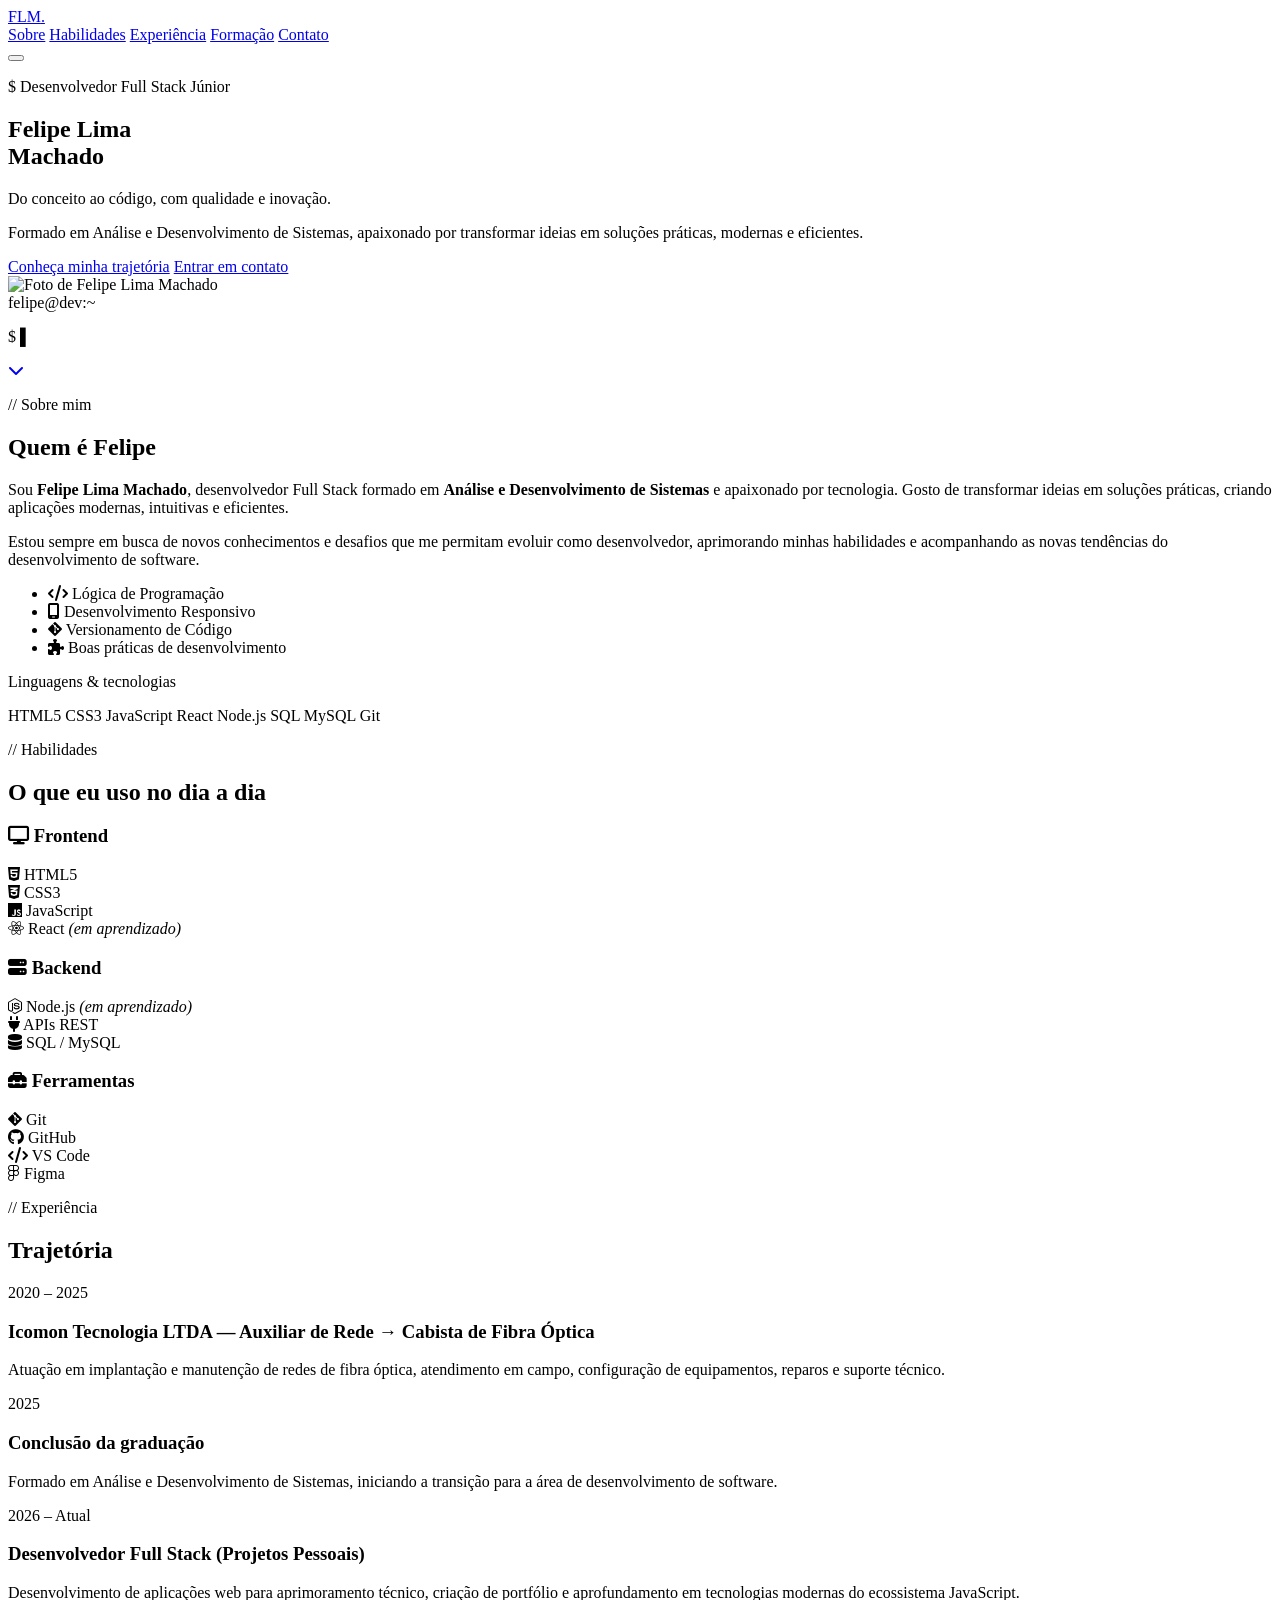
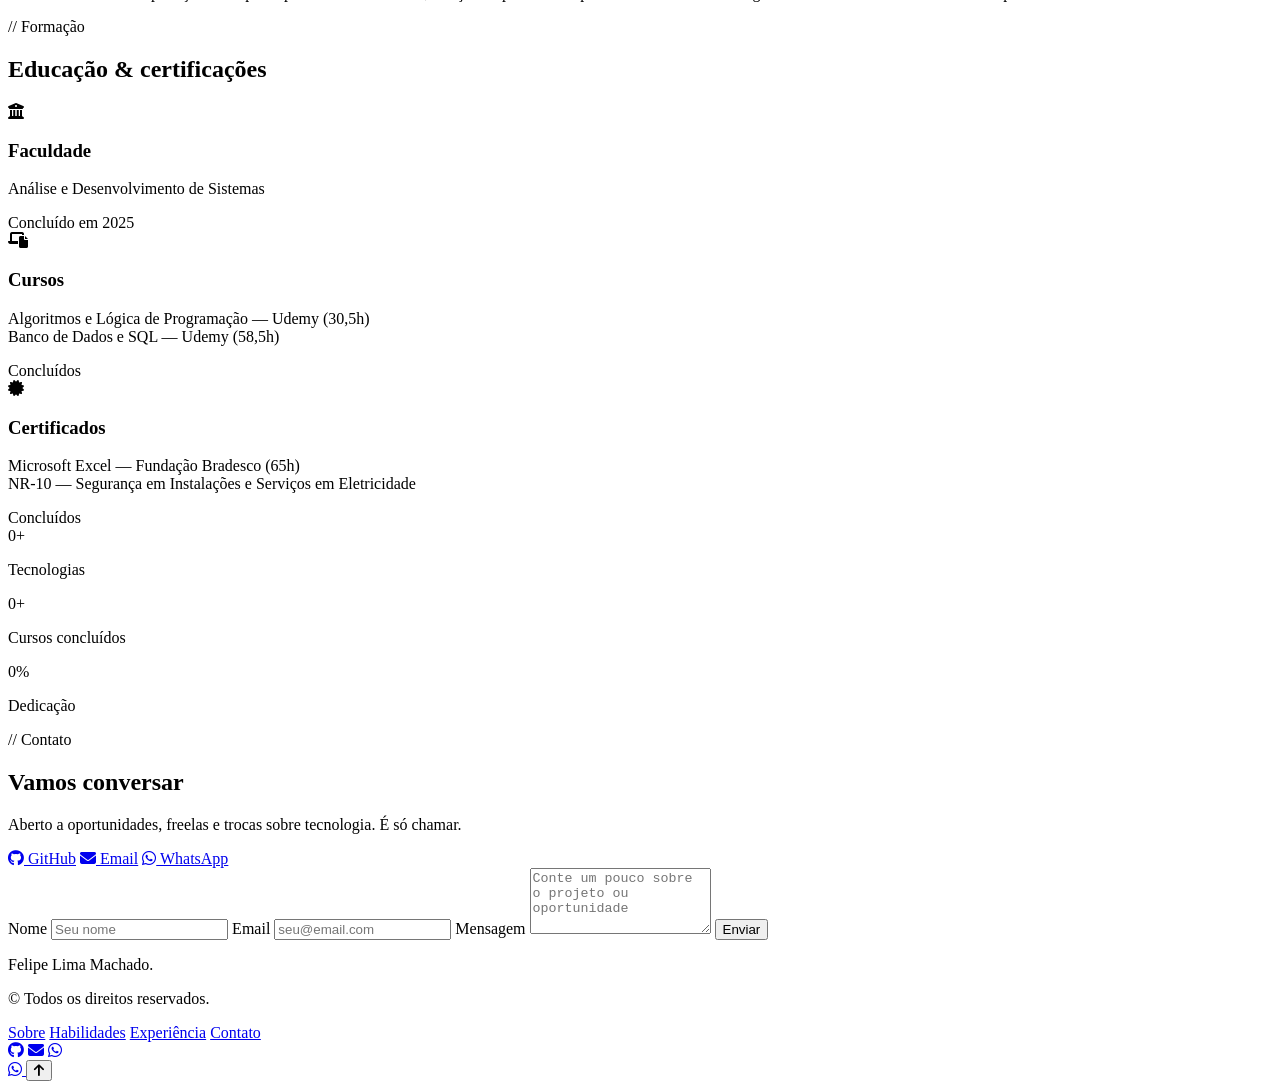
==== index.html @ 27f8186c "Add files via upload" ====
<!DOCTYPE html>
<html lang="pt-BR">
<head>
<meta charset="UTF-8" />
<meta name="viewport" content="width=device-width, initial-scale=1.0" />
<title>Felipe Lima Machado — Desenvolvedor Full Stack</title>
<meta name="description" content="Portfólio de Felipe Lima Machado, Desenvolvedor Full Stack Júnior. Do conceito ao código, com qualidade e inovação." />
<meta name="keywords" content="Felipe Lima Machado, Desenvolvedor Full Stack, Portfólio, JavaScript, React, Node.js, SQL, Análise e Desenvolvimento de Sistemas" />
<meta name="author" content="Felipe Lima Machado" />
<!-- Open Graph -->
<meta property="og:type" content="website" />
<meta property="og:title" content="Felipe Lima Machado — Desenvolvedor Full Stack" />
<meta property="og:description" content="Do conceito ao código, com qualidade e inovação." />
<meta property="og:image" content="profile.jpg" />
<!-- Favicon -->
<link rel="icon" href="data:image/svg+xml,%3Csvg xmlns='http://www.w3.org/2000/svg' viewBox='0 0 100 100'%3E%3Crect width='100' height='100' rx='24' fill='%230a0e17'/%3E%3Ctext x='50' y='68' font-family='monospace' font-size='58' font-weight='700' fill='%233B82F6' text-anchor='middle'%3EFLM%3C/text%3E%3C/svg%3E" />
<!-- Fonts -->
<link rel="preconnect" href="https://fonts.googleapis.com">
<link rel="preconnect" href="https://fonts.gstatic.com" crossorigin>
<link href="https://fonts.googleapis.com/css2?family=Space+Grotesk:wght@500;600;700&family=Inter:wght@400;500;600&family=JetBrains+Mono:wght@400;500;600&display=swap" rel="stylesheet">
<!-- Icons -->
<link rel="stylesheet" href="https://cdnjs.cloudflare.com/ajax/libs/font-awesome/6.5.1/css/all.min.css" />
<!-- Todos os arquivos deste site ficam na RAIZ do repositório. Não use pastas. -->
<link rel="stylesheet" href="main.css" />
</head>
<body>
<!-- ===== NAVBAR ===== -->
<header class="navbar" id="navbar">
<div class="navbar__inner container">
<a href="#home" class="navbar__logo">FLM<span class="dot">.</span></a>
<nav class="navbar__links" id="navLinks">
<a href="#sobre" class="nav-link">Sobre</a>
<a href="#habilidades" class="nav-link">Habilidades</a>
<a href="#experiencia" class="nav-link">Experiência</a>
<a href="#formacao" class="nav-link">Formação</a>
<a href="#contato" class="nav-link nav-link--cta">Contato</a>
</nav>
<button class="navbar__toggle" id="navToggle" aria-label="Abrir menu" aria-expanded="false">
<span></span><span></span><span></span>
</button>
</div>
</header>

<!-- ===== HERO ===== -->
<section class="hero" id="home">
<div class="hero__glow" aria-hidden="true"></div>
<div class="container hero__grid">
<div class="hero__content reveal">
<p class="eyebrow">$ Desenvolvedor Full Stack Júnior</p>
<h1 class="hero__title">Felipe Lima<br />Machado</h1>
<p class="hero__role">Do conceito ao código, com qualidade e inovação.</p>
<p class="hero__bio">
Formado em Análise e Desenvolvimento de Sistemas, apaixonado por transformar
ideias em soluções práticas, modernas e eficientes.
</p>
<div class="hero__actions">
<a href="#sobre" class="btn btn--primary">Conheça minha trajetória</a>
<a href="#contato" class="btn btn--ghost">Entrar em contato</a>
</div>
</div>
<div class="hero__panel reveal" style="--delay: .15s">
<div class="avatar-ring">
<img src="profile.jpg" alt="Foto de Felipe Lima Machado" class="avatar-photo" />
</div>
<div class="terminal">
<div class="terminal__bar">
<span class="dot dot--red"></span>
<span class="dot dot--yellow"></span>
<span class="dot dot--green"></span>
<span class="terminal__title">felipe@dev:~</span>
</div>
<div class="terminal__body">
<p class="term-line"><span class="prompt">$</span> <span id="typedLine"></span><span class="cursor">▌</span></p>
</div>
</div>
</div>
</div>
<a href="#sobre" class="scroll-cue" aria-label="Rolar para baixo"><i class="fa-solid fa-chevron-down"></i></a>
</section>

<!-- ===== SOBRE ===== -->
<section class="section" id="sobre">
<div class="container">
<p class="eyebrow reveal">// Sobre mim</p>
<h2 class="section__title reveal">Quem é Felipe</h2>
<div class="about__grid">
<div class="about__text reveal">
<p>
Sou <strong>Felipe Lima Machado</strong>, desenvolvedor Full Stack formado em
<strong>Análise e Desenvolvimento de Sistemas</strong> e apaixonado por tecnologia.
Gosto de transformar ideias em soluções práticas, criando aplicações modernas,
intuitivas e eficientes.
</p>
<p>
Estou sempre em busca de novos conhecimentos e desafios que me permitam evoluir
como desenvolvedor, aprimorando minhas habilidades e acompanhando as novas
tendências do desenvolvimento de software.
</p>
<ul class="about__highlights">
<li><i class="fa-solid fa-code"></i> Lógica de Programação</li>
<li><i class="fa-solid fa-mobile-screen"></i> Desenvolvimento Responsivo</li>
<li><i class="fa-brands fa-git-alt"></i> Versionamento de Código</li>
<li><i class="fa-solid fa-puzzle-piece"></i> Boas práticas de desenvolvimento</li>
</ul>
</div>
<div class="about__stack reveal" style="--delay:.1s">
<p class="about__stack-title">Linguagens &amp; tecnologias</p>
<div class="pill-group">
<span class="pill">HTML5</span>
<span class="pill">CSS3</span>
<span class="pill">JavaScript</span>
<span class="pill">React</span>
<span class="pill">Node.js</span>
<span class="pill">SQL</span>
<span class="pill">MySQL</span>
<span class="pill">Git</span>
</div>
</div>
</div>
</div>
</section>

<!-- ===== HABILIDADES ===== -->
<section class="section section--alt" id="habilidades">
<div class="container">
<p class="eyebrow reveal">// Habilidades</p>
<h2 class="section__title reveal">O que eu uso no dia a dia</h2>
<div class="skills__grid">
<div class="skill-card reveal">
<h3><i class="fa-solid fa-display"></i> Frontend</h3>
<div class="skill-bar"><span class="skill-bar__label"><i class="fa-brands fa-html5"></i> HTML5</span><div class="bar"><div class="bar__fill" data-value="90"></div></div></div>
<div class="skill-bar"><span class="skill-bar__label"><i class="fa-brands fa-css3-alt"></i> CSS3</span><div class="bar"><div class="bar__fill" data-value="85"></div></div></div>
<div class="skill-bar"><span class="skill-bar__label"><i class="fa-brands fa-js"></i> JavaScript</span><div class="bar"><div class="bar__fill" data-value="75"></div></div></div>
<div class="skill-bar"><span class="skill-bar__label"><i class="fa-brands fa-react"></i> React <em>(em aprendizado)</em></span><div class="bar"><div class="bar__fill" data-value="45"></div></div></div>
</div>
<div class="skill-card reveal" style="--delay:.1s">
<h3><i class="fa-solid fa-server"></i> Backend</h3>
<div class="skill-bar"><span class="skill-bar__label"><i class="fa-brands fa-node-js"></i> Node.js <em>(em aprendizado)</em></span><div class="bar"><div class="bar__fill" data-value="40"></div></div></div>
<div class="skill-bar"><span class="skill-bar__label"><i class="fa-solid fa-plug"></i> APIs REST</span><div class="bar"><div class="bar__fill" data-value="60"></div></div></div>
<div class="skill-bar"><span class="skill-bar__label"><i class="fa-solid fa-database"></i> SQL / MySQL</span><div class="bar"><div class="bar__fill" data-value="70"></div></div></div>
</div>
<div class="skill-card reveal" style="--delay:.2s">
<h3><i class="fa-solid fa-toolbox"></i> Ferramentas</h3>
<div class="skill-bar"><span class="skill-bar__label"><i class="fa-brands fa-git-alt"></i> Git</span><div class="bar"><div class="bar__fill" data-value="80"></div></div></div>
<div class="skill-bar"><span class="skill-bar__label"><i class="fa-brands fa-github"></i> GitHub</span><div class="bar"><div class="bar__fill" data-value="80"></div></div></div>
<div class="skill-bar"><span class="skill-bar__label"><i class="fa-solid fa-code"></i> VS Code</span><div class="bar"><div class="bar__fill" data-value="90"></div></div></div>
<div class="skill-bar"><span class="skill-bar__label"><i class="fa-brands fa-figma"></i> Figma</span><div class="bar"><div class="bar__fill" data-value="55"></div></div></div>
</div>
</div>
</div>
</section>

<!-- ===== PROJETOS (reative quando tiver projetos pra mostrar) =====
<section class="section" id="projetos">
<div class="container">
<p class="eyebrow reveal">// Portfólio</p>
<h2 class="section__title reveal">Projetos selecionados</h2>
<div class="projects__grid" id="projectsGrid"></div>
</div>
</section>
Lembre de adicionar o link "Projetos" de volta na navbar e no footer, e de descomentar
o array `projects` em main.js, quando reativar esta seção. -->

<!-- ===== EXPERIÊNCIA ===== -->
<section class="section section--alt" id="experiencia">
<div class="container">
<p class="eyebrow reveal">// Experiência</p>
<h2 class="section__title reveal">Trajetória</h2>
<div class="timeline">
<div class="timeline__item reveal">
<span class="timeline__year">2020 – 2025</span>
<div class="timeline__content">
<h3>Icomon Tecnologia LTDA — Auxiliar de Rede → Cabista de Fibra Óptica</h3>
<p>Atuação em implantação e manutenção de redes de fibra óptica, atendimento em campo, configuração de equipamentos, reparos e suporte técnico.</p>
</div>
</div>
<div class="timeline__item reveal" style="--delay:.1s">
<span class="timeline__year">2025</span>
<div class="timeline__content">
<h3>Conclusão da graduação</h3>
<p>Formado em Análise e Desenvolvimento de Sistemas, iniciando a transição para a área de desenvolvimento de software.</p>
</div>
</div>
<div class="timeline__item reveal" style="--delay:.2s">
<span class="timeline__year">2026 – Atual</span>
<div class="timeline__content">
<h3>Desenvolvedor Full Stack (Projetos Pessoais)</h3>
<p>Desenvolvimento de aplicações web para aprimoramento técnico, criação de portfólio e aprofundamento em tecnologias modernas do ecossistema JavaScript.</p>
</div>
</div>
</div>
</div>
</section>

<!-- ===== FORMAÇÃO ===== -->
<section class="section" id="formacao">
<div class="container">
<p class="eyebrow reveal">// Formação</p>
<h2 class="section__title reveal">Educação &amp; certificações</h2>
<div class="education__grid">
<div class="education-card reveal">
<i class="fa-solid fa-building-columns"></i>
<h3>Faculdade</h3>
<p>Análise e Desenvolvimento de Sistemas</p>
<span class="education-card__meta">Concluído em 2025</span>
</div>
<div class="education-card reveal" style="--delay:.1s">
<i class="fa-solid fa-laptop-file"></i>
<h3>Cursos</h3>
<p>Algoritmos e Lógica de Programação — Udemy (30,5h)<br />Banco de Dados e SQL — Udemy (58,5h)</p>
<span class="education-card__meta">Concluídos</span>
</div>
<div class="education-card reveal" style="--delay:.2s">
<i class="fa-solid fa-certificate"></i>
<h3>Certificados</h3>
<p>Microsoft Excel — Fundação Bradesco (65h)<br />NR-10 — Segurança em Instalações e Serviços em Eletricidade</p>
<span class="education-card__meta">Concluídos</span>
</div>
</div>
</div>
</section>

<!-- ===== ESTATÍSTICAS ===== -->
<section class="section stats" id="estatisticas">
<div class="container stats__grid">
<div class="stat reveal">
<span class="stat__number" data-target="8">0</span><span class="stat__plus">+</span>
<p>Tecnologias</p>
</div>
<div class="stat reveal" style="--delay:.1s">
<span class="stat__number" data-target="2">0</span><span class="stat__plus">+</span>
<p>Cursos concluídos</p>
</div>
<div class="stat reveal" style="--delay:.2s">
<span class="stat__number" data-target="100">0</span><span class="stat__plus">%</span>
<p>Dedicação</p>
</div>
</div>
</section>

<!-- ===== CONTATO ===== -->
<section class="section section--alt" id="contato">
<div class="container contact__grid">
<div class="reveal">
<p class="eyebrow">// Contato</p>
<h2 class="section__title">Vamos conversar</h2>
<p class="contact__text">Aberto a oportunidades, freelas e trocas sobre tecnologia. É só chamar.</p>
<div class="contact__links">
<a href="https://github.com/Theprofelipe" target="_blank" rel="noopener" class="contact__link"><i class="fa-brands fa-github"></i> GitHub</a>
<!-- <a href="https://linkedin.com/in/SEU_LINK" target="_blank" rel="noopener" class="contact__link"><i class="fa-brands fa-linkedin"></i> LinkedIn</a> -->
<a href="mailto:contato.femachado1@gmail.com" class="contact__link"><i class="fa-solid fa-envelope"></i> Email</a>
<a href="https://wa.me/5511989954030" target="_blank" rel="noopener" class="contact__link"><i class="fa-brands fa-whatsapp"></i> WhatsApp</a>
</div>
</div>
<form class="contact-form reveal" id="contactForm" style="--delay:.1s">
<label class="field">
<span>Nome</span>
<input type="text" name="name" required placeholder="Seu nome" />
</label>
<label class="field">
<span>Email</span>
<input type="email" name="email" required placeholder="seu@email.com" />
</label>
<label class="field">
<span>Mensagem</span>
<textarea name="message" rows="4" required placeholder="Conte um pouco sobre o projeto ou oportunidade"></textarea>
</label>
<button type="submit" class="btn btn--primary btn--block">Enviar</button>
<p class="form-status" id="formStatus" role="status"></p>
</form>
</div>
</section>

<!-- ===== FOOTER ===== -->
<footer class="footer">
<div class="container footer__grid">
<div>
<p class="footer__name">Felipe Lima Machado<span class="dot">.</span></p>
<p class="footer__copy">&copy; <span id="year"></span> Todos os direitos reservados.</p>
</div>
<nav class="footer__links">
<a href="#sobre">Sobre</a>
<a href="#habilidades">Habilidades</a>
<a href="#experiencia">Experiência</a>
<a href="#contato">Contato</a>
</nav>
<div class="footer__social">
<a href="https://github.com/Theprofelipe" target="_blank" rel="noopener" aria-label="GitHub"><i class="fa-brands fa-github"></i></a>
<a href="mailto:contato.femachado1@gmail.com" aria-label="Email"><i class="fa-solid fa-envelope"></i></a>
<a href="https://wa.me/5511989954030" target="_blank" rel="noopener" aria-label="WhatsApp"><i class="fa-brands fa-whatsapp"></i></a>
</div>
</div>
</footer>

<a href="https://wa.me/5511989954030" target="_blank" rel="noopener" class="whatsapp-float" aria-label="Conversar no WhatsApp">
<i class="fa-brands fa-whatsapp"></i>
</a>

<button class="back-to-top" id="backToTop" aria-label="Voltar ao topo">
<i class="fa-solid fa-arrow-up"></i>
</button>

<!-- Todos os arquivos deste site ficam na RAIZ do repositório. Não use pastas. -->
<script src="main.js" defer></script>
</body>
</html>
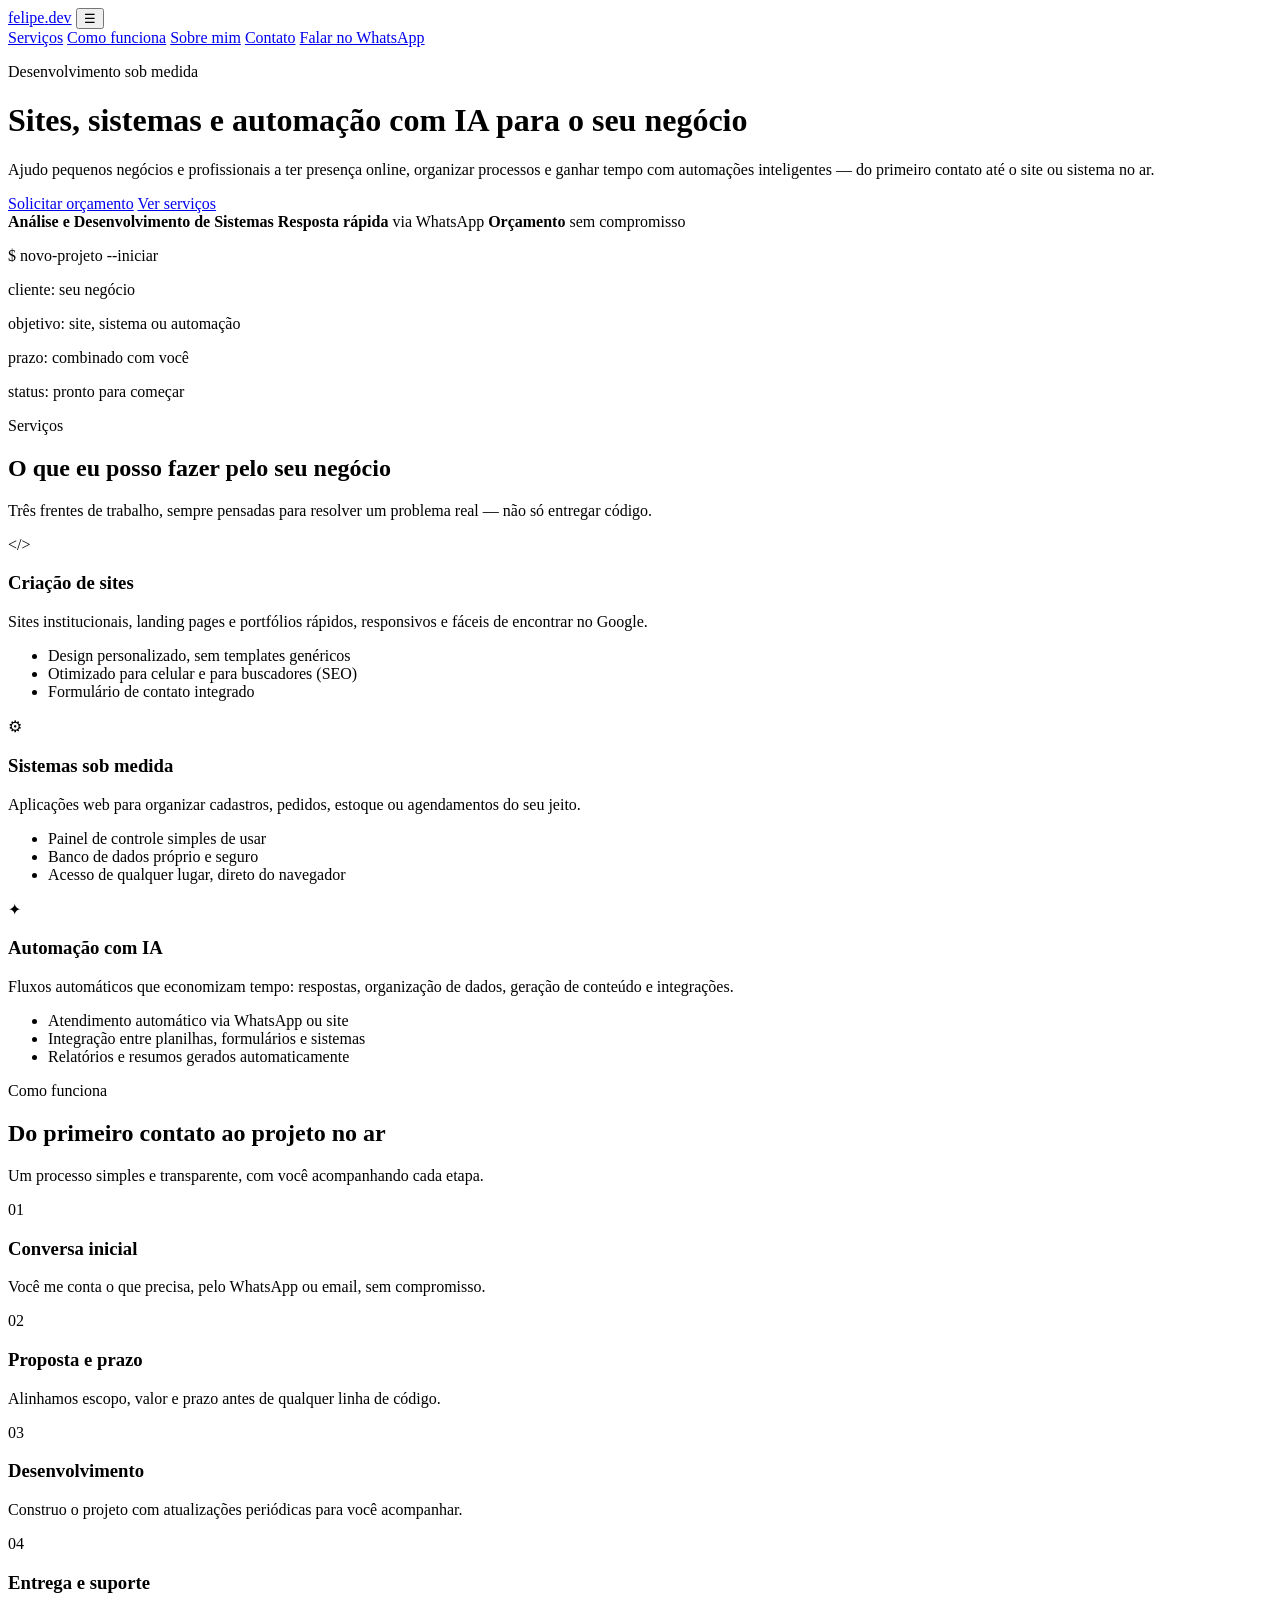
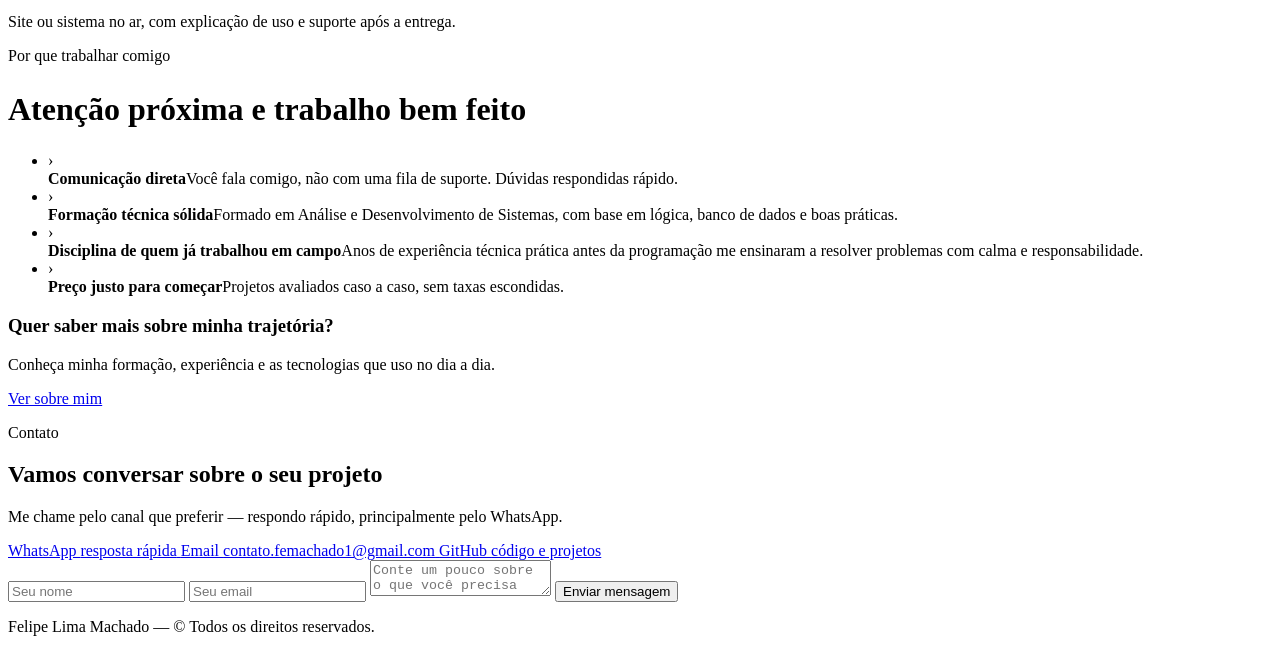
==== commit 3a7d0349: "Create index.html" ====
--- a/index.html
+++ b/index.html
@@ -1,306 +1,212 @@
 <!DOCTYPE html>
 <html lang="pt-BR">
 <head>
-<meta charset="UTF-8" />
-<meta name="viewport" content="width=device-width, initial-scale=1.0" />
-<title>Felipe Lima Machado — Desenvolvedor Full Stack</title>
-<meta name="description" content="Portfólio de Felipe Lima Machado, Desenvolvedor Full Stack Júnior. Do conceito ao código, com qualidade e inovação." />
-<meta name="keywords" content="Felipe Lima Machado, Desenvolvedor Full Stack, Portfólio, JavaScript, React, Node.js, SQL, Análise e Desenvolvimento de Sistemas" />
-<meta name="author" content="Felipe Lima Machado" />
-<!-- Open Graph -->
-<meta property="og:type" content="website" />
-<meta property="og:title" content="Felipe Lima Machado — Desenvolvedor Full Stack" />
-<meta property="og:description" content="Do conceito ao código, com qualidade e inovação." />
-<meta property="og:image" content="profile.jpg" />
-<!-- Favicon -->
-<link rel="icon" href="data:image/svg+xml,%3Csvg xmlns='http://www.w3.org/2000/svg' viewBox='0 0 100 100'%3E%3Crect width='100' height='100' rx='24' fill='%230a0e17'/%3E%3Ctext x='50' y='68' font-family='monospace' font-size='58' font-weight='700' fill='%233B82F6' text-anchor='middle'%3EFLM%3C/text%3E%3C/svg%3E" />
-<!-- Fonts -->
+<meta charset="UTF-8">
+<meta name="viewport" content="width=device-width, initial-scale=1.0">
+<title>Felipe Lima Machado — Sites, sistemas e automação com IA</title>
+<meta name="description" content="Desenvolvedor Full Stack criando sites, sistemas sob medida e automações com IA para pequenos negócios. Orçamento sem compromisso.">
 <link rel="preconnect" href="https://fonts.googleapis.com">
 <link rel="preconnect" href="https://fonts.gstatic.com" crossorigin>
-<link href="https://fonts.googleapis.com/css2?family=Space+Grotesk:wght@500;600;700&family=Inter:wght@400;500;600&family=JetBrains+Mono:wght@400;500;600&display=swap" rel="stylesheet">
-<!-- Icons -->
-<link rel="stylesheet" href="https://cdnjs.cloudflare.com/ajax/libs/font-awesome/6.5.1/css/all.min.css" />
-<!-- Todos os arquivos deste site ficam na RAIZ do repositório. Não use pastas. -->
-<link rel="stylesheet" href="main.css" />
+<link href="https://fonts.googleapis.com/css2?family=Space+Grotesk:wght@500;600;700&family=Inter:wght@400;500;600&family=JetBrains+Mono:wght@400;500&display=swap" rel="stylesheet">
+<link rel="stylesheet" href="main.css">
 </head>
 <body>
-<!-- ===== NAVBAR ===== -->
-<header class="navbar" id="navbar">
-<div class="navbar__inner container">
-<a href="#home" class="navbar__logo">FLM<span class="dot">.</span></a>
-<nav class="navbar__links" id="navLinks">
-<a href="#sobre" class="nav-link">Sobre</a>
-<a href="#habilidades" class="nav-link">Habilidades</a>
-<a href="#experiencia" class="nav-link">Experiência</a>
-<a href="#formacao" class="nav-link">Formação</a>
-<a href="#contato" class="nav-link nav-link--cta">Contato</a>
+
+<nav class="nav">
+  <div class="nav__inner">
+    <a href="index.html" class="nav__logo">felipe<span>.</span>dev</a>
+    <button class="nav__toggle" id="navToggle" aria-label="Abrir menu" aria-expanded="false">☰</button>
+    <div class="nav__links" id="navLinks">
+      <a href="#servicos">Serviços</a>
+      <a href="#processo">Como funciona</a>
+      <a href="sobre.html">Sobre mim</a>
+      <a href="#contato">Contato</a>
+      <a href="https://wa.me/5511989954030" class="is-cta" target="_blank" rel="noopener">Falar no WhatsApp</a>
+    </div>
+  </div>
 </nav>
-<button class="navbar__toggle" id="navToggle" aria-label="Abrir menu" aria-expanded="false">
-<span></span><span></span><span></span>
-</button>
-</div>
+
+<header class="hero" id="home">
+  <div class="container hero__grid">
+    <div>
+      <p class="eyebrow">Desenvolvimento sob medida</p>
+      <h1>Sites, sistemas e <span class="accent">automação com IA</span> para o seu negócio</h1>
+      <p class="hero__lede">
+        Ajudo pequenos negócios e profissionais a ter presença online, organizar processos e ganhar tempo
+        com automações inteligentes — do primeiro contato até o site ou sistema no ar.
+      </p>
+      <div class="hero__actions">
+        <a href="https://wa.me/5511989954030" class="btn btn--primary" target="_blank" rel="noopener">Solicitar orçamento</a>
+        <a href="#servicos" class="btn btn--ghost">Ver serviços</a>
+      </div>
+      <div class="hero__trust">
+        <span><strong>Análise e Desenvolvimento de Sistemas</strong></span>
+        <span><strong>Resposta rápida</strong> via WhatsApp</span>
+        <span><strong>Orçamento</strong> sem compromisso</span>
+      </div>
+    </div>
+
+    <div class="hero__panel" aria-hidden="true">
+      <div class="hero__panel-bar">
+        <span class="hero__panel-dot"></span><span class="hero__panel-dot"></span><span class="hero__panel-dot"></span>
+      </div>
+      <div class="hero__panel-body">
+        <p class="line"><span class="c">$</span> <span class="v">novo-projeto --iniciar</span></p>
+        <p class="line"><span class="k">cliente:</span> <span class="v">seu negócio</span></p>
+        <p class="line"><span class="k">objetivo:</span> <span class="v">site, sistema ou automação</span></p>
+        <p class="line"><span class="k">prazo:</span> <span class="v">combinado com você</span></p>
+        <p class="line"><span class="k">status:</span> <span class="v">pronto para começar</span></p>
+      </div>
+    </div>
+  </div>
 </header>
 
-<!-- ===== HERO ===== -->
-<section class="hero" id="home">
-<div class="hero__glow" aria-hidden="true"></div>
-<div class="container hero__grid">
-<div class="hero__content reveal">
-<p class="eyebrow">$ Desenvolvedor Full Stack Júnior</p>
-<h1 class="hero__title">Felipe Lima<br />Machado</h1>
-<p class="hero__role">Do conceito ao código, com qualidade e inovação.</p>
-<p class="hero__bio">
-Formado em Análise e Desenvolvimento de Sistemas, apaixonado por transformar
-ideias em soluções práticas, modernas e eficientes.
-</p>
-<div class="hero__actions">
-<a href="#sobre" class="btn btn--primary">Conheça minha trajetória</a>
-<a href="#contato" class="btn btn--ghost">Entrar em contato</a>
-</div>
-</div>
-<div class="hero__panel reveal" style="--delay: .15s">
-<div class="avatar-ring">
-<img src="profile.jpg" alt="Foto de Felipe Lima Machado" class="avatar-photo" />
-</div>
-<div class="terminal">
-<div class="terminal__bar">
-<span class="dot dot--red"></span>
-<span class="dot dot--yellow"></span>
-<span class="dot dot--green"></span>
-<span class="terminal__title">felipe@dev:~</span>
-</div>
-<div class="terminal__body">
-<p class="term-line"><span class="prompt">$</span> <span id="typedLine"></span><span class="cursor">▌</span></p>
-</div>
-</div>
-</div>
-</div>
-<a href="#sobre" class="scroll-cue" aria-label="Rolar para baixo"><i class="fa-solid fa-chevron-down"></i></a>
-</section>
-
-<!-- ===== SOBRE ===== -->
-<section class="section" id="sobre">
-<div class="container">
-<p class="eyebrow reveal">// Sobre mim</p>
-<h2 class="section__title reveal">Quem é Felipe</h2>
-<div class="about__grid">
-<div class="about__text reveal">
-<p>
-Sou <strong>Felipe Lima Machado</strong>, desenvolvedor Full Stack formado em
-<strong>Análise e Desenvolvimento de Sistemas</strong> e apaixonado por tecnologia.
-Gosto de transformar ideias em soluções práticas, criando aplicações modernas,
-intuitivas e eficientes.
-</p>
-<p>
-Estou sempre em busca de novos conhecimentos e desafios que me permitam evoluir
-como desenvolvedor, aprimorando minhas habilidades e acompanhando as novas
-tendências do desenvolvimento de software.
-</p>
-<ul class="about__highlights">
-<li><i class="fa-solid fa-code"></i> Lógica de Programação</li>
-<li><i class="fa-solid fa-mobile-screen"></i> Desenvolvimento Responsivo</li>
-<li><i class="fa-brands fa-git-alt"></i> Versionamento de Código</li>
-<li><i class="fa-solid fa-puzzle-piece"></i> Boas práticas de desenvolvimento</li>
-</ul>
-</div>
-<div class="about__stack reveal" style="--delay:.1s">
-<p class="about__stack-title">Linguagens &amp; tecnologias</p>
-<div class="pill-group">
-<span class="pill">HTML5</span>
-<span class="pill">CSS3</span>
-<span class="pill">JavaScript</span>
-<span class="pill">React</span>
-<span class="pill">Node.js</span>
-<span class="pill">SQL</span>
-<span class="pill">MySQL</span>
-<span class="pill">Git</span>
-</div>
-</div>
-</div>
-</div>
-</section>
-
-<!-- ===== HABILIDADES ===== -->
-<section class="section section--alt" id="habilidades">
-<div class="container">
-<p class="eyebrow reveal">// Habilidades</p>
-<h2 class="section__title reveal">O que eu uso no dia a dia</h2>
-<div class="skills__grid">
-<div class="skill-card reveal">
-<h3><i class="fa-solid fa-display"></i> Frontend</h3>
-<div class="skill-bar"><span class="skill-bar__label"><i class="fa-brands fa-html5"></i> HTML5</span><div class="bar"><div class="bar__fill" data-value="90"></div></div></div>
-<div class="skill-bar"><span class="skill-bar__label"><i class="fa-brands fa-css3-alt"></i> CSS3</span><div class="bar"><div class="bar__fill" data-value="85"></div></div></div>
-<div class="skill-bar"><span class="skill-bar__label"><i class="fa-brands fa-js"></i> JavaScript</span><div class="bar"><div class="bar__fill" data-value="75"></div></div></div>
-<div class="skill-bar"><span class="skill-bar__label"><i class="fa-brands fa-react"></i> React <em>(em aprendizado)</em></span><div class="bar"><div class="bar__fill" data-value="45"></div></div></div>
-</div>
-<div class="skill-card reveal" style="--delay:.1s">
-<h3><i class="fa-solid fa-server"></i> Backend</h3>
-<div class="skill-bar"><span class="skill-bar__label"><i class="fa-brands fa-node-js"></i> Node.js <em>(em aprendizado)</em></span><div class="bar"><div class="bar__fill" data-value="40"></div></div></div>
-<div class="skill-bar"><span class="skill-bar__label"><i class="fa-solid fa-plug"></i> APIs REST</span><div class="bar"><div class="bar__fill" data-value="60"></div></div></div>
-<div class="skill-bar"><span class="skill-bar__label"><i class="fa-solid fa-database"></i> SQL / MySQL</span><div class="bar"><div class="bar__fill" data-value="70"></div></div></div>
-</div>
-<div class="skill-card reveal" style="--delay:.2s">
-<h3><i class="fa-solid fa-toolbox"></i> Ferramentas</h3>
-<div class="skill-bar"><span class="skill-bar__label"><i class="fa-brands fa-git-alt"></i> Git</span><div class="bar"><div class="bar__fill" data-value="80"></div></div></div>
-<div class="skill-bar"><span class="skill-bar__label"><i class="fa-brands fa-github"></i> GitHub</span><div class="bar"><div class="bar__fill" data-value="80"></div></div></div>
-<div class="skill-bar"><span class="skill-bar__label"><i class="fa-solid fa-code"></i> VS Code</span><div class="bar"><div class="bar__fill" data-value="90"></div></div></div>
-<div class="skill-bar"><span class="skill-bar__label"><i class="fa-brands fa-figma"></i> Figma</span><div class="bar"><div class="bar__fill" data-value="55"></div></div></div>
-</div>
-</div>
-</div>
-</section>
-
-<!-- ===== PROJETOS (reative quando tiver projetos pra mostrar) =====
-<section class="section" id="projetos">
-<div class="container">
-<p class="eyebrow reveal">// Portfólio</p>
-<h2 class="section__title reveal">Projetos selecionados</h2>
-<div class="projects__grid" id="projectsGrid"></div>
-</div>
-</section>
-Lembre de adicionar o link "Projetos" de volta na navbar e no footer, e de descomentar
-o array `projects` em main.js, quando reativar esta seção. -->
-
-<!-- ===== EXPERIÊNCIA ===== -->
-<section class="section section--alt" id="experiencia">
-<div class="container">
-<p class="eyebrow reveal">// Experiência</p>
-<h2 class="section__title reveal">Trajetória</h2>
-<div class="timeline">
-<div class="timeline__item reveal">
-<span class="timeline__year">2020 – 2025</span>
-<div class="timeline__content">
-<h3>Icomon Tecnologia LTDA — Auxiliar de Rede → Cabista de Fibra Óptica</h3>
-<p>Atuação em implantação e manutenção de redes de fibra óptica, atendimento em campo, configuração de equipamentos, reparos e suporte técnico.</p>
-</div>
-</div>
-<div class="timeline__item reveal" style="--delay:.1s">
-<span class="timeline__year">2025</span>
-<div class="timeline__content">
-<h3>Conclusão da graduação</h3>
-<p>Formado em Análise e Desenvolvimento de Sistemas, iniciando a transição para a área de desenvolvimento de software.</p>
-</div>
-</div>
-<div class="timeline__item reveal" style="--delay:.2s">
-<span class="timeline__year">2026 – Atual</span>
-<div class="timeline__content">
-<h3>Desenvolvedor Full Stack (Projetos Pessoais)</h3>
-<p>Desenvolvimento de aplicações web para aprimoramento técnico, criação de portfólio e aprofundamento em tecnologias modernas do ecossistema JavaScript.</p>
-</div>
-</div>
-</div>
-</div>
-</section>
-
-<!-- ===== FORMAÇÃO ===== -->
-<section class="section" id="formacao">
-<div class="container">
-<p class="eyebrow reveal">// Formação</p>
-<h2 class="section__title reveal">Educação &amp; certificações</h2>
-<div class="education__grid">
-<div class="education-card reveal">
-<i class="fa-solid fa-building-columns"></i>
-<h3>Faculdade</h3>
-<p>Análise e Desenvolvimento de Sistemas</p>
-<span class="education-card__meta">Concluído em 2025</span>
-</div>
-<div class="education-card reveal" style="--delay:.1s">
-<i class="fa-solid fa-laptop-file"></i>
-<h3>Cursos</h3>
-<p>Algoritmos e Lógica de Programação — Udemy (30,5h)<br />Banco de Dados e SQL — Udemy (58,5h)</p>
-<span class="education-card__meta">Concluídos</span>
-</div>
-<div class="education-card reveal" style="--delay:.2s">
-<i class="fa-solid fa-certificate"></i>
-<h3>Certificados</h3>
-<p>Microsoft Excel — Fundação Bradesco (65h)<br />NR-10 — Segurança em Instalações e Serviços em Eletricidade</p>
-<span class="education-card__meta">Concluídos</span>
-</div>
-</div>
-</div>
-</section>
-
-<!-- ===== ESTATÍSTICAS ===== -->
-<section class="section stats" id="estatisticas">
-<div class="container stats__grid">
-<div class="stat reveal">
-<span class="stat__number" data-target="8">0</span><span class="stat__plus">+</span>
-<p>Tecnologias</p>
-</div>
-<div class="stat reveal" style="--delay:.1s">
-<span class="stat__number" data-target="2">0</span><span class="stat__plus">+</span>
-<p>Cursos concluídos</p>
-</div>
-<div class="stat reveal" style="--delay:.2s">
-<span class="stat__number" data-target="100">0</span><span class="stat__plus">%</span>
-<p>Dedicação</p>
-</div>
-</div>
-</section>
-
-<!-- ===== CONTATO ===== -->
-<section class="section section--alt" id="contato">
-<div class="container contact__grid">
-<div class="reveal">
-<p class="eyebrow">// Contato</p>
-<h2 class="section__title">Vamos conversar</h2>
-<p class="contact__text">Aberto a oportunidades, freelas e trocas sobre tecnologia. É só chamar.</p>
-<div class="contact__links">
-<a href="https://github.com/Theprofelipe" target="_blank" rel="noopener" class="contact__link"><i class="fa-brands fa-github"></i> GitHub</a>
-<!-- <a href="https://linkedin.com/in/SEU_LINK" target="_blank" rel="noopener" class="contact__link"><i class="fa-brands fa-linkedin"></i> LinkedIn</a> -->
-<a href="mailto:contato.femachado1@gmail.com" class="contact__link"><i class="fa-solid fa-envelope"></i> Email</a>
-<a href="https://wa.me/5511989954030" target="_blank" rel="noopener" class="contact__link"><i class="fa-brands fa-whatsapp"></i> WhatsApp</a>
-</div>
-</div>
-<form class="contact-form reveal" id="contactForm" style="--delay:.1s">
-<label class="field">
-<span>Nome</span>
-<input type="text" name="name" required placeholder="Seu nome" />
-</label>
-<label class="field">
-<span>Email</span>
-<input type="email" name="email" required placeholder="seu@email.com" />
-</label>
-<label class="field">
-<span>Mensagem</span>
-<textarea name="message" rows="4" required placeholder="Conte um pouco sobre o projeto ou oportunidade"></textarea>
-</label>
-<button type="submit" class="btn btn--primary btn--block">Enviar</button>
-<p class="form-status" id="formStatus" role="status"></p>
-</form>
-</div>
-</section>
-
-<!-- ===== FOOTER ===== -->
+<section class="section" id="servicos">
+  <div class="container">
+    <div class="section__head">
+      <p class="eyebrow">Serviços</p>
+      <h2>O que eu posso fazer pelo seu negócio</h2>
+      <p>Três frentes de trabalho, sempre pensadas para resolver um problema real — não só entregar código.</p>
+    </div>
+
+    <div class="services-grid">
+      <article class="service-card">
+        <div class="service-card__icon">&lt;/&gt;</div>
+        <h3>Criação de sites</h3>
+        <p>Sites institucionais, landing pages e portfólios rápidos, responsivos e fáceis de encontrar no Google.</p>
+        <ul>
+          <li>Design personalizado, sem templates genéricos</li>
+          <li>Otimizado para celular e para buscadores (SEO)</li>
+          <li>Formulário de contato integrado</li>
+        </ul>
+      </article>
+
+      <article class="service-card">
+        <div class="service-card__icon">⚙</div>
+        <h3>Sistemas sob medida</h3>
+        <p>Aplicações web para organizar cadastros, pedidos, estoque ou agendamentos do seu jeito.</p>
+        <ul>
+          <li>Painel de controle simples de usar</li>
+          <li>Banco de dados próprio e seguro</li>
+          <li>Acesso de qualquer lugar, direto do navegador</li>
+        </ul>
+      </article>
+
+      <article class="service-card">
+        <div class="service-card__icon">✦</div>
+        <h3>Automação com IA</h3>
+        <p>Fluxos automáticos que economizam tempo: respostas, organização de dados, geração de conteúdo e integrações.</p>
+        <ul>
+          <li>Atendimento automático via WhatsApp ou site</li>
+          <li>Integração entre planilhas, formulários e sistemas</li>
+          <li>Relatórios e resumos gerados automaticamente</li>
+        </ul>
+      </article>
+    </div>
+  </div>
+</section>
+
+<section class="section" id="processo">
+  <div class="container">
+    <div class="section__head">
+      <p class="eyebrow">Como funciona</p>
+      <h2>Do primeiro contato ao projeto no ar</h2>
+      <p>Um processo simples e transparente, com você acompanhando cada etapa.</p>
+    </div>
+
+    <div class="process-grid">
+      <div class="process-step">
+        <div class="process-step__num">01</div>
+        <h3>Conversa inicial</h3>
+        <p>Você me conta o que precisa, pelo WhatsApp ou email, sem compromisso.</p>
+      </div>
+      <div class="process-step">
+        <div class="process-step__num">02</div>
+        <h3>Proposta e prazo</h3>
+        <p>Alinhamos escopo, valor e prazo antes de qualquer linha de código.</p>
+      </div>
+      <div class="process-step">
+        <div class="process-step__num">03</div>
+        <h3>Desenvolvimento</h3>
+        <p>Construo o projeto com atualizações periódicas para você acompanhar.</p>
+      </div>
+      <div class="process-step">
+        <div class="process-step__num">04</div>
+        <h3>Entrega e suporte</h3>
+        <p>Site ou sistema no ar, com explicação de uso e suporte após a entrega.</p>
+      </div>
+    </div>
+  </div>
+</section>
+
+<section class="section" id="porque">
+  <div class="container why-grid">
+    <div>
+      <p class="eyebrow">Por que trabalhar comigo</p>
+      <h2 style="font-size: clamp(24px, 3vw, 32px); margin-bottom: 24px;">Atenção próxima e trabalho bem feito</h2>
+      <ul class="why-list">
+        <li>
+          <span class="why-list__mark">›</span>
+          <div><strong>Comunicação direta</strong><span>Você fala comigo, não com uma fila de suporte. Dúvidas respondidas rápido.</span></div>
+        </li>
+        <li>
+          <span class="why-list__mark">›</span>
+          <div><strong>Formação técnica sólida</strong><span>Formado em Análise e Desenvolvimento de Sistemas, com base em lógica, banco de dados e boas práticas.</span></div>
+        </li>
+        <li>
+          <span class="why-list__mark">›</span>
+          <div><strong>Disciplina de quem já trabalhou em campo</strong><span>Anos de experiência técnica prática antes da programação me ensinaram a resolver problemas com calma e responsabilidade.</span></div>
+        </li>
+        <li>
+          <span class="why-list__mark">›</span>
+          <div><strong>Preço justo para começar</strong><span>Projetos avaliados caso a caso, sem taxas escondidas.</span></div>
+        </li>
+      </ul>
+    </div>
+
+    <div class="why-cta">
+      <h3>Quer saber mais sobre minha trajetória?</h3>
+      <p>Conheça minha formação, experiência e as tecnologias que uso no dia a dia.</p>
+      <a href="sobre.html" class="btn btn--ghost">Ver sobre mim</a>
+    </div>
+  </div>
+</section>
+
+<section class="section" id="contato" style="border-bottom: none;">
+  <div class="container">
+    <div class="section__head">
+      <p class="eyebrow">Contato</p>
+      <h2>Vamos conversar sobre o seu projeto</h2>
+      <p>Me chame pelo canal que preferir — respondo rápido, principalmente pelo WhatsApp.</p>
+    </div>
+
+    <div class="contact-grid">
+      <div class="contact-links">
+        <a class="contact-link" href="https://wa.me/5511989954030" target="_blank" rel="noopener">
+          WhatsApp <span class="tag">resposta rápida</span>
+        </a>
+        <a class="contact-link" href="mailto:contato.femachado1@gmail.com">
+          Email <span class="tag">contato.femachado1@gmail.com</span>
+        </a>
+        <a class="contact-link" href="https://github.com/Theprofelipe" target="_blank" rel="noopener">
+          GitHub <span class="tag">código e projetos</span>
+        </a>
+      </div>
+
+      <form class="form" id="contactForm">
+        <input type="text" name="nome" placeholder="Seu nome" required>
+        <input type="email" name="email" placeholder="Seu email" required>
+        <textarea name="mensagem" placeholder="Conte um pouco sobre o que você precisa" required></textarea>
+        <button type="submit" class="btn btn--primary">Enviar mensagem</button>
+      </form>
+    </div>
+  </div>
+</section>
+
 <footer class="footer">
-<div class="container footer__grid">
-<div>
-<p class="footer__name">Felipe Lima Machado<span class="dot">.</span></p>
-<p class="footer__copy">&copy; <span id="year"></span> Todos os direitos reservados.</p>
-</div>
-<nav class="footer__links">
-<a href="#sobre">Sobre</a>
-<a href="#habilidades">Habilidades</a>
-<a href="#experiencia">Experiência</a>
-<a href="#contato">Contato</a>
-</nav>
-<div class="footer__social">
-<a href="https://github.com/Theprofelipe" target="_blank" rel="noopener" aria-label="GitHub"><i class="fa-brands fa-github"></i></a>
-<a href="mailto:contato.femachado1@gmail.com" aria-label="Email"><i class="fa-solid fa-envelope"></i></a>
-<a href="https://wa.me/5511989954030" target="_blank" rel="noopener" aria-label="WhatsApp"><i class="fa-brands fa-whatsapp"></i></a>
-</div>
-</div>
+  <p>Felipe Lima Machado — © <span id="year"></span> Todos os direitos reservados.</p>
 </footer>
 
-<a href="https://wa.me/5511989954030" target="_blank" rel="noopener" class="whatsapp-float" aria-label="Conversar no WhatsApp">
-<i class="fa-brands fa-whatsapp"></i>
-</a>
-
-<button class="back-to-top" id="backToTop" aria-label="Voltar ao topo">
-<i class="fa-solid fa-arrow-up"></i>
-</button>
-
-<!-- Todos os arquivos deste site ficam na RAIZ do repositório. Não use pastas. -->
-<script src="main.js" defer></script>
+<script src="main.js"></script>
 </body>
 </html>
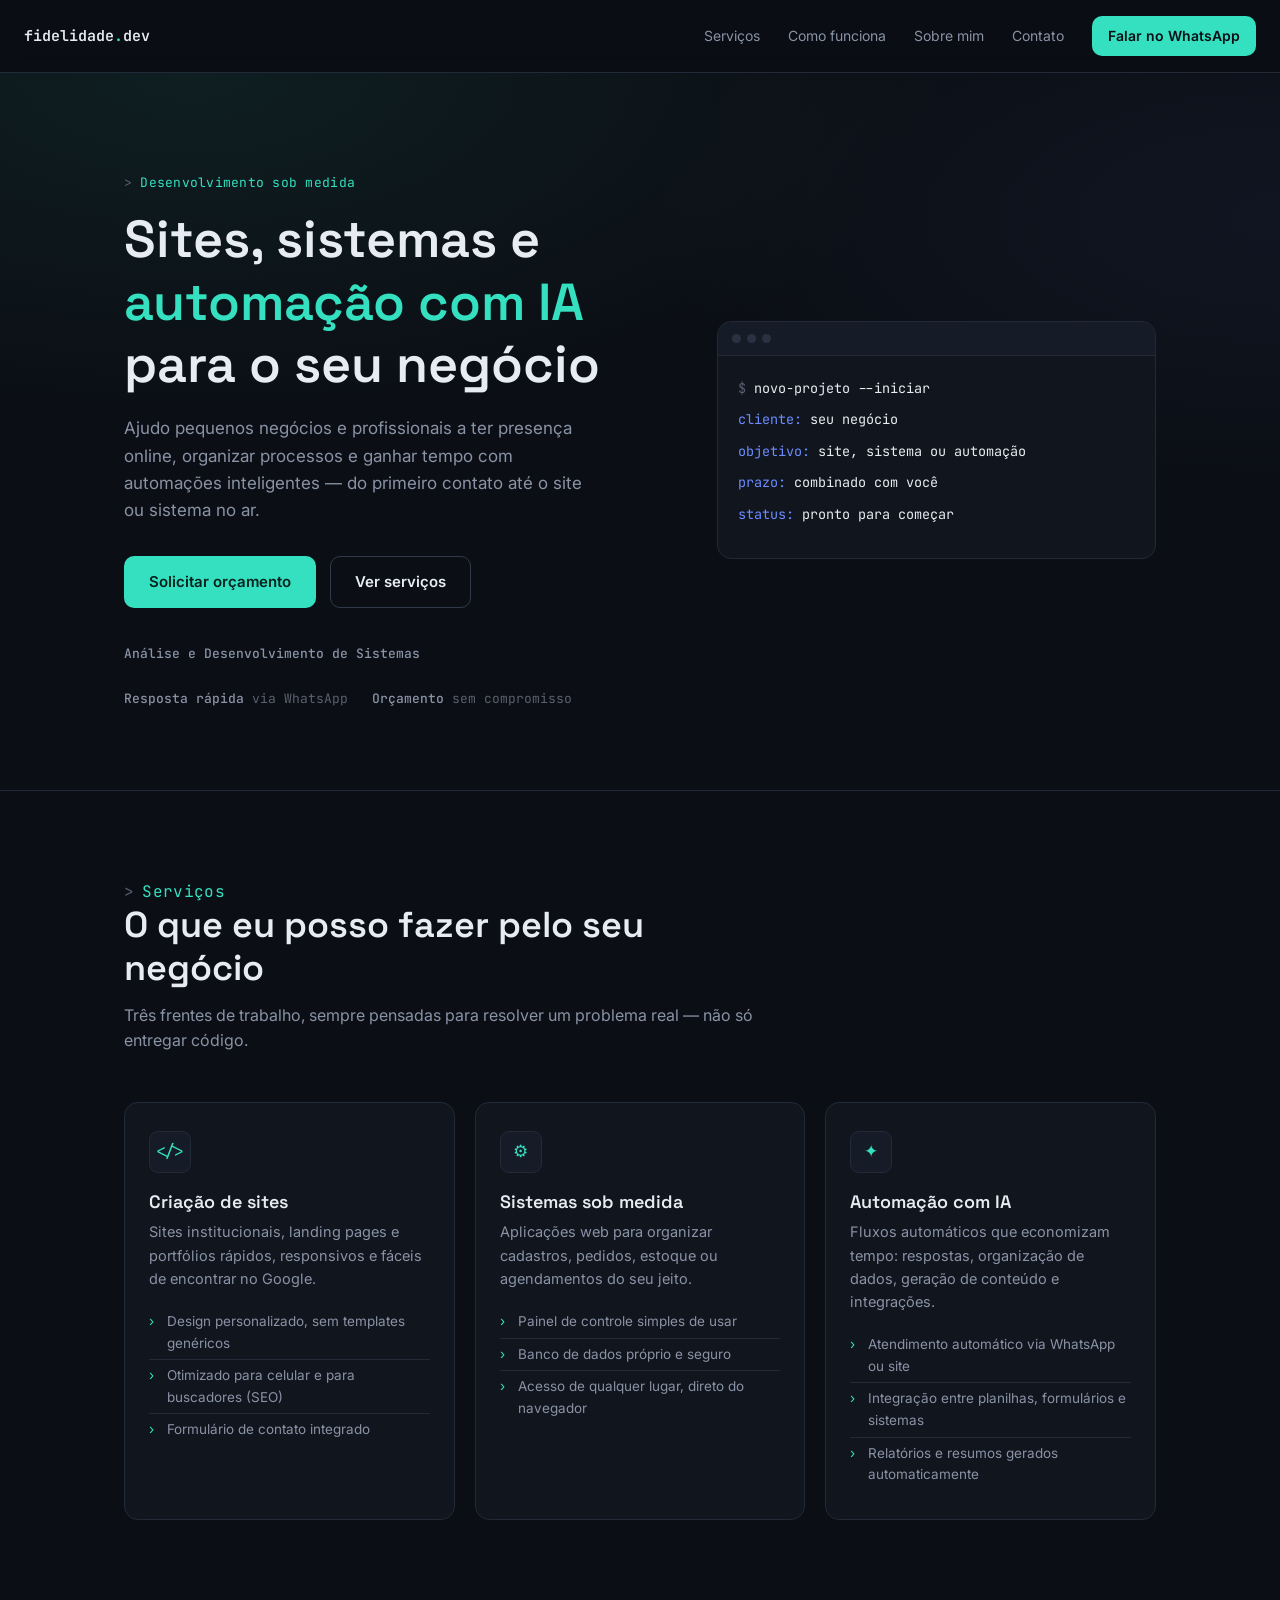
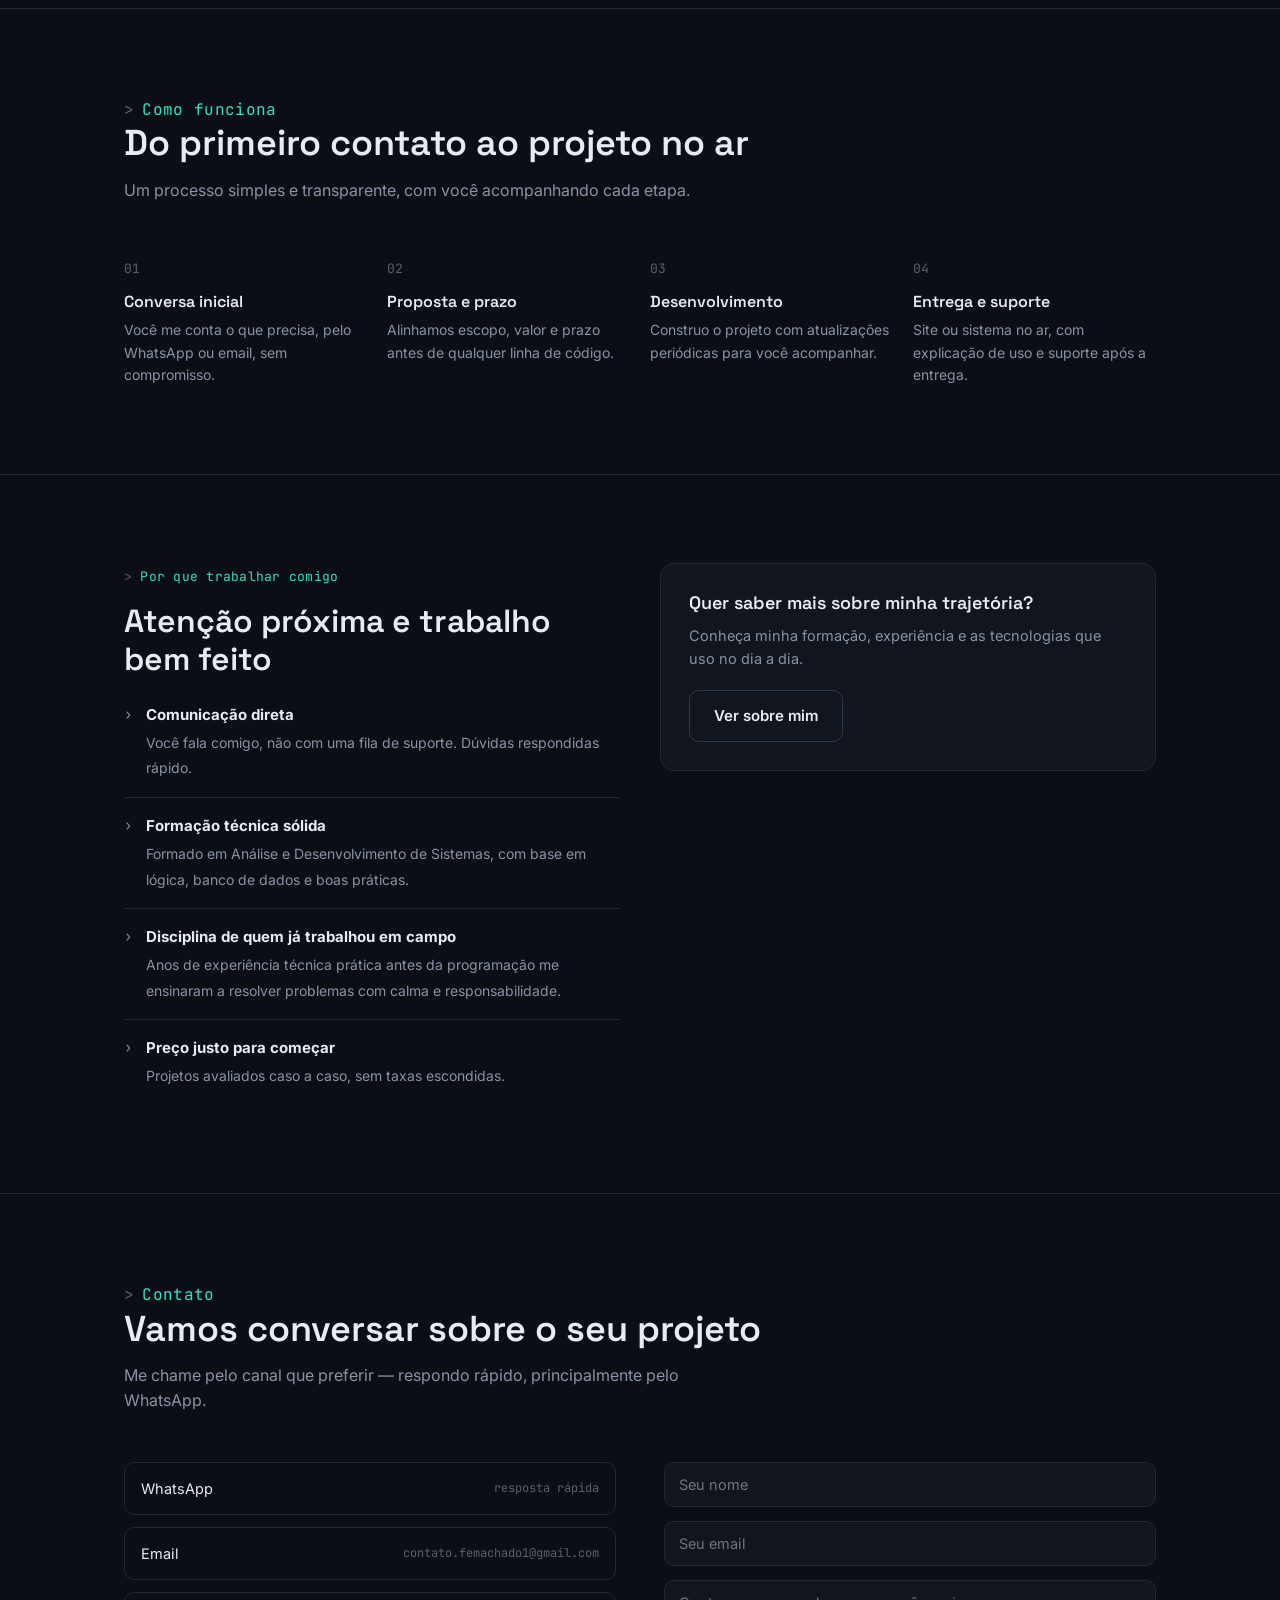
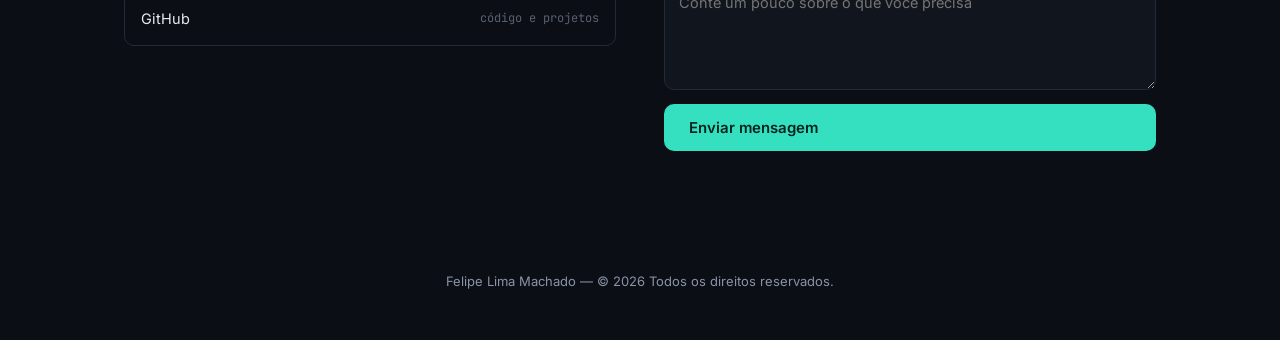
==== commit f022bda7: "Update index.html" ====
--- a/index.html
+++ b/index.html
@@ -4,7 +4,7 @@
 <meta charset="UTF-8">
 <meta name="viewport" content="width=device-width, initial-scale=1.0">
 <title>Felipe Lima Machado — Sites, sistemas e automação com IA</title>
-<meta name="description" content="Desenvolvedor Full Stack criando sites, sistemas sob medida e automações com IA para pequenos negócios. Orçamento sem compromisso.">
+<meta name="description" content="Desenvolvedor Junior criando sites, sistemas sob medida e automações com IA para pequenos negócios. Orçamento sem compromisso.">
 <link rel="preconnect" href="https://fonts.googleapis.com">
 <link rel="preconnect" href="https://fonts.gstatic.com" crossorigin>
 <link href="https://fonts.googleapis.com/css2?family=Space+Grotesk:wght@500;600;700&family=Inter:wght@400;500;600&family=JetBrains+Mono:wght@400;500&display=swap" rel="stylesheet">
@@ -14,7 +14,7 @@
 
 <nav class="nav">
   <div class="nav__inner">
-    <a href="index.html" class="nav__logo">felipe<span>.</span>dev</a>
+    <a href="index.html" class="nav__logo">fidelidade<span>.</span>dev</a>
     <button class="nav__toggle" id="navToggle" aria-label="Abrir menu" aria-expanded="false">☰</button>
     <div class="nav__links" id="navLinks">
       <a href="#servicos">Serviços</a>
--- a/main.css
+++ b/main.css
@@ -0,0 +1,685 @@
+/* ===================================================================
+   Felipe Lima Machado — main.css
+   Tema: base "terminal/dev" com tipografia legível para negócios
+   =================================================================== */
+
+:root {
+  --bg: #0b0e14;
+  --surface: #11151d;
+  --surface-alt: #161c27;
+  --border: #232a37;
+  --border-strong: #313a4a;
+
+  --text: #e7ebf2;
+  --text-muted: #8993a6;
+  --text-faint: #59616f;
+
+  --accent: #35e0c0;
+  --accent-dark: #0f6e5c;
+  --accent-2: #6c8cff;
+
+  --font-display: 'Space Grotesk', 'Segoe UI', sans-serif;
+  --font-body: 'Inter', 'Segoe UI', sans-serif;
+  --font-mono: 'JetBrains Mono', ui-monospace, 'Fira Code', monospace;
+
+  --radius: 10px;
+  --container: 1080px;
+}
+
+* { box-sizing: border-box; }
+
+html { scroll-behavior: smooth; }
+
+body {
+  margin: 0;
+  background: var(--bg);
+  color: var(--text);
+  font-family: var(--font-body);
+  line-height: 1.6;
+  -webkit-font-smoothing: antialiased;
+}
+
+img { max-width: 100%; display: block; }
+
+a { color: inherit; text-decoration: none; }
+
+h1, h2, h3 {
+  font-family: var(--font-display);
+  font-weight: 600;
+  line-height: 1.2;
+  margin: 0;
+}
+
+p { margin: 0 0 1rem; color: var(--text-muted); }
+
+.container {
+  max-width: var(--container);
+  margin: 0 auto;
+  padding: 0 24px;
+}
+
+.eyebrow {
+  display: inline-flex;
+  align-items: center;
+  gap: 8px;
+  font-family: var(--font-mono);
+  font-size: 13px;
+  color: var(--accent);
+  letter-spacing: 0.02em;
+  margin-bottom: 14px;
+}
+
+.eyebrow::before { content: '>'; color: var(--text-faint); }
+
+.section {
+  padding: 88px 0;
+  border-bottom: 1px solid var(--border);
+}
+
+.section__head {
+  max-width: 640px;
+  margin: 0 0 48px;
+}
+
+.section__head h2 {
+  font-size: clamp(26px, 3.4vw, 36px);
+  margin-bottom: 12px;
+}
+
+.section__head p { font-size: 16px; margin: 0; }
+
+/* ---------- buttons ---------- */
+
+.btn {
+  display: inline-flex;
+  align-items: center;
+  gap: 8px;
+  padding: 13px 24px;
+  border-radius: var(--radius);
+  font-family: var(--font-body);
+  font-weight: 600;
+  font-size: 15px;
+  border: 1px solid transparent;
+  cursor: pointer;
+  transition: transform 120ms ease, background 120ms ease, border-color 120ms ease;
+}
+
+.btn:hover { transform: translateY(-1px); }
+
+.btn--primary {
+  background: var(--accent);
+  color: #06231d;
+}
+.btn--primary:hover { background: #4fe9cc; }
+
+.btn--ghost {
+  background: transparent;
+  border-color: var(--border-strong);
+  color: var(--text);
+}
+.btn--ghost:hover { border-color: var(--accent); color: var(--accent); }
+
+/* ---------- navbar ---------- */
+
+.nav {
+  position: sticky;
+  top: 0;
+  z-index: 40;
+  background: rgba(11, 14, 20, 0.85);
+  backdrop-filter: blur(10px);
+  border-bottom: 1px solid var(--border);
+}
+
+.nav__inner {
+  display: flex;
+  align-items: center;
+  justify-content: space-between;
+  padding: 16px 24px;
+}
+
+.nav__logo {
+  font-family: var(--font-mono);
+  font-weight: 600;
+  font-size: 15px;
+  color: var(--text);
+}
+.nav__logo span { color: var(--accent); }
+
+.nav__links {
+  display: flex;
+  align-items: center;
+  gap: 28px;
+  font-size: 14px;
+  color: var(--text-muted);
+}
+
+.nav__links a:hover { color: var(--text); }
+
+.nav__links a.is-cta {
+  color: var(--bg);
+  background: var(--accent);
+  padding: 9px 16px;
+  border-radius: var(--radius);
+  font-weight: 600;
+}
+.nav__links a.is-cta:hover { background: #4fe9cc; color: var(--bg); }
+
+.nav__toggle {
+  display: none;
+  background: none;
+  border: 1px solid var(--border-strong);
+  border-radius: 6px;
+  color: var(--text);
+  width: 38px;
+  height: 38px;
+  font-size: 18px;
+  cursor: pointer;
+}
+
+@media (max-width: 760px) {
+  .nav__toggle { display: block; }
+  .nav__links {
+    position: absolute;
+    top: 100%;
+    left: 0;
+    right: 0;
+    flex-direction: column;
+    align-items: stretch;
+    gap: 0;
+    background: var(--surface);
+    border-bottom: 1px solid var(--border);
+    max-height: 0;
+    overflow: hidden;
+    transition: max-height 200ms ease;
+  }
+  .nav__links.is-open { max-height: 400px; }
+  .nav__links a {
+    padding: 14px 24px;
+    border-bottom: 1px solid var(--border);
+  }
+  .nav__links a.is-cta { margin: 12px 24px; text-align: center; }
+}
+
+/* ---------- hero ---------- */
+
+.hero {
+  padding: 96px 0 80px;
+  border-bottom: 1px solid var(--border);
+  background:
+    radial-gradient(ellipse 60% 50% at 15% 0%, rgba(53, 224, 192, 0.08), transparent),
+    radial-gradient(ellipse 50% 40% at 100% 20%, rgba(108, 140, 255, 0.06), transparent);
+}
+
+.hero__grid {
+  display: grid;
+  grid-template-columns: 1.1fr 0.9fr;
+  gap: 56px;
+  align-items: center;
+}
+
+.hero h1 {
+  font-size: clamp(32px, 4.6vw, 52px);
+  margin-bottom: 20px;
+}
+
+.hero h1 .accent { color: var(--accent); }
+
+.hero__lede {
+  font-size: 17px;
+  max-width: 480px;
+  margin-bottom: 32px;
+}
+
+.hero__actions {
+  display: flex;
+  gap: 14px;
+  flex-wrap: wrap;
+  margin-bottom: 36px;
+}
+
+.hero__trust {
+  display: flex;
+  gap: 24px;
+  flex-wrap: wrap;
+  font-family: var(--font-mono);
+  font-size: 13px;
+  color: var(--text-faint);
+}
+
+.hero__trust strong { color: var(--text-muted); font-weight: 500; }
+
+.hero__panel {
+  background: var(--surface);
+  border: 1px solid var(--border);
+  border-radius: 14px;
+  overflow: hidden;
+}
+
+.hero__panel-bar {
+  display: flex;
+  gap: 6px;
+  padding: 12px 14px;
+  border-bottom: 1px solid var(--border);
+  background: var(--surface-alt);
+}
+
+.hero__panel-dot { width: 9px; height: 9px; border-radius: 50%; background: #2b3140; }
+
+.hero__panel-body {
+  padding: 22px 20px;
+  font-family: var(--font-mono);
+  font-size: 13.5px;
+  color: var(--text-muted);
+}
+
+.hero__panel-body .line { margin-bottom: 10px; }
+.hero__panel-body .k { color: var(--accent-2); }
+.hero__panel-body .v { color: var(--text); }
+.hero__panel-body .c { color: var(--text-faint); }
+
+@media (max-width: 860px) {
+  .hero__grid { grid-template-columns: 1fr; }
+  .hero__panel { order: -1; }
+}
+
+/* ---------- services ---------- */
+
+.services-grid {
+  display: grid;
+  grid-template-columns: repeat(3, 1fr);
+  gap: 20px;
+}
+
+.service-card {
+  background: var(--surface);
+  border: 1px solid var(--border);
+  border-radius: 14px;
+  padding: 28px 24px;
+  transition: border-color 150ms ease, transform 150ms ease;
+}
+
+.service-card:hover {
+  border-color: var(--border-strong);
+  transform: translateY(-3px);
+}
+
+.service-card__icon {
+  width: 42px;
+  height: 42px;
+  border-radius: 9px;
+  background: var(--surface-alt);
+  border: 1px solid var(--border);
+  display: flex;
+  align-items: center;
+  justify-content: center;
+  margin-bottom: 18px;
+  color: var(--accent);
+  font-family: var(--font-mono);
+  font-size: 17px;
+}
+
+.service-card h3 {
+  font-size: 18px;
+  margin-bottom: 8px;
+}
+
+.service-card p { font-size: 14.5px; margin-bottom: 16px; }
+
+.service-card ul {
+  list-style: none;
+  margin: 0;
+  padding: 0;
+  font-size: 13.5px;
+  color: var(--text-muted);
+}
+
+.service-card li {
+  padding: 5px 0 5px 18px;
+  position: relative;
+  border-top: 1px solid var(--border);
+}
+.service-card li:first-child { border-top: none; }
+
+.service-card li::before {
+  content: '›';
+  position: absolute;
+  left: 0;
+  color: var(--accent);
+}
+
+@media (max-width: 860px) {
+  .services-grid { grid-template-columns: 1fr; }
+}
+
+/* ---------- process ---------- */
+
+.process-grid {
+  display: grid;
+  grid-template-columns: repeat(4, 1fr);
+  gap: 20px;
+}
+
+.process-step {
+  position: relative;
+  padding-top: 8px;
+}
+
+.process-step__num {
+  font-family: var(--font-mono);
+  font-size: 13px;
+  color: var(--text-faint);
+  margin-bottom: 12px;
+}
+
+.process-step h3 { font-size: 16px; margin-bottom: 8px; }
+.process-step p { font-size: 14px; margin: 0; }
+
+@media (max-width: 860px) {
+  .process-grid { grid-template-columns: 1fr 1fr; row-gap: 32px; }
+}
+@media (max-width: 520px) {
+  .process-grid { grid-template-columns: 1fr; }
+}
+
+/* ---------- why / trust ---------- */
+
+.why-grid {
+  display: grid;
+  grid-template-columns: 1fr 1fr;
+  gap: 40px;
+  align-items: start;
+}
+
+.why-list {
+  list-style: none;
+  margin: 0;
+  padding: 0;
+}
+
+.why-list li {
+  display: flex;
+  gap: 14px;
+  padding: 16px 0;
+  border-top: 1px solid var(--border);
+}
+.why-list li:first-child { border-top: none; padding-top: 0; }
+
+.why-list__mark {
+  font-family: var(--font-mono);
+  color: var(--accent);
+  flex-shrink: 0;
+}
+
+.why-list strong { display: block; color: var(--text); font-size: 15px; margin-bottom: 3px; }
+.why-list span { color: var(--text-muted); font-size: 14px; }
+
+.why-cta {
+  background: var(--surface);
+  border: 1px solid var(--border);
+  border-radius: 14px;
+  padding: 28px;
+}
+
+.why-cta h3 { font-size: 18px; margin-bottom: 10px; }
+.why-cta p { font-size: 14.5px; margin-bottom: 20px; }
+
+@media (max-width: 860px) {
+  .why-grid { grid-template-columns: 1fr; }
+}
+
+/* ---------- contact ---------- */
+
+.contact-grid {
+  display: grid;
+  grid-template-columns: 1fr 1fr;
+  gap: 48px;
+}
+
+.contact-links {
+  display: flex;
+  flex-direction: column;
+  gap: 12px;
+}
+
+.contact-link {
+  display: flex;
+  align-items: center;
+  gap: 12px;
+  padding: 14px 16px;
+  border: 1px solid var(--border);
+  border-radius: var(--radius);
+  font-size: 14.5px;
+  color: var(--text);
+  transition: border-color 120ms ease, background 120ms ease;
+}
+.contact-link:hover { border-color: var(--accent); background: var(--surface); }
+
+.contact-link .tag {
+  font-family: var(--font-mono);
+  font-size: 12px;
+  color: var(--text-faint);
+  margin-left: auto;
+}
+
+.form { display: flex; flex-direction: column; gap: 14px; }
+
+.form input,
+.form textarea {
+  width: 100%;
+  background: var(--surface);
+  border: 1px solid var(--border);
+  border-radius: var(--radius);
+  padding: 13px 14px;
+  color: var(--text);
+  font-family: var(--font-body);
+  font-size: 14.5px;
+}
+
+.form input:focus,
+.form textarea:focus {
+  outline: none;
+  border-color: var(--accent);
+}
+
+.form textarea { resize: vertical; min-height: 110px; }
+
+@media (max-width: 860px) {
+  .contact-grid { grid-template-columns: 1fr; }
+}
+
+/* ---------- footer ---------- */
+
+.footer {
+  padding: 32px 0;
+  text-align: center;
+  font-size: 13px;
+  color: var(--text-faint);
+}
+
+.footer a { color: var(--text-muted); }
+.footer a:hover { color: var(--accent); }
+
+/* ---------- about page specific ---------- */
+
+.about-hero {
+  padding: 72px 0 56px;
+  border-bottom: 1px solid var(--border);
+}
+
+.about-hero__grid {
+  display: grid;
+  grid-template-columns: auto 1fr;
+  gap: 32px;
+  align-items: center;
+}
+
+.about-hero__photo {
+  width: 120px;
+  height: 120px;
+  border-radius: 50%;
+  border: 2px solid var(--border-strong);
+  overflow: hidden;
+}
+.about-hero__photo img { width: 100%; height: 100%; object-fit: cover; }
+
+.about-hero h1 { font-size: clamp(26px, 3.6vw, 36px); margin-bottom: 8px; }
+.about-hero__role { font-family: var(--font-mono); color: var(--accent); font-size: 14px; }
+
+@media (max-width: 560px) {
+  .about-hero__grid { grid-template-columns: 1fr; text-align: center; justify-items: center; }
+}
+
+.tags {
+  display: flex;
+  flex-wrap: wrap;
+  gap: 8px;
+  margin-top: 20px;
+}
+
+.tag-pill {
+  font-family: var(--font-mono);
+  font-size: 12.5px;
+  padding: 6px 12px;
+  border: 1px solid var(--border);
+  border-radius: 20px;
+  color: var(--text-muted);
+}
+
+.skills-grid {
+  display: grid;
+  grid-template-columns: repeat(3, 1fr);
+  gap: 20px;
+}
+
+.skill-card {
+  background: var(--surface);
+  border: 1px solid var(--border);
+  border-radius: 14px;
+  padding: 22px;
+}
+
+.skill-card h3 {
+  font-family: var(--font-mono);
+  font-size: 14px;
+  color: var(--accent);
+  margin-bottom: 14px;
+}
+
+.skill-card ul { list-style: none; margin: 0; padding: 0; }
+.skill-card li {
+  font-size: 14.5px;
+  color: var(--text);
+  padding: 6px 0;
+  border-top: 1px solid var(--border);
+}
+.skill-card li:first-child { border-top: none; }
+.skill-card li small { display: block; color: var(--text-faint); font-size: 12px; }
+
+@media (max-width: 860px) {
+  .skills-grid { grid-template-columns: 1fr; }
+}
+
+.timeline {
+  position: relative;
+  padding-left: 28px;
+  border-left: 1px solid var(--border);
+}
+
+.timeline-item {
+  position: relative;
+  padding-bottom: 36px;
+}
+.timeline-item:last-child { padding-bottom: 0; }
+
+.timeline-item::before {
+  content: '';
+  position: absolute;
+  left: -33px;
+  top: 4px;
+  width: 9px;
+  height: 9px;
+  border-radius: 50%;
+  background: var(--accent);
+  border: 3px solid var(--bg);
+}
+
+.timeline-item__date {
+  font-family: var(--font-mono);
+  font-size: 12.5px;
+  color: var(--text-faint);
+  margin-bottom: 6px;
+}
+
+.timeline-item h3 { font-size: 16px; margin-bottom: 6px; }
+.timeline-item p { font-size: 14.5px; margin: 0; }
+
+.edu-grid {
+  display: grid;
+  grid-template-columns: repeat(3, 1fr);
+  gap: 20px;
+}
+
+.edu-card {
+  background: var(--surface);
+  border: 1px solid var(--border);
+  border-radius: 14px;
+  padding: 22px;
+}
+
+.edu-card__label {
+  font-family: var(--font-mono);
+  font-size: 12px;
+  color: var(--text-faint);
+  margin-bottom: 10px;
+}
+
+.edu-card h3 { font-size: 16px; margin-bottom: 6px; }
+.edu-card p { font-size: 14px; margin: 0; }
+
+@media (max-width: 860px) {
+  .edu-grid { grid-template-columns: 1fr; }
+}
+
+.stats-grid {
+  display: grid;
+  grid-template-columns: repeat(3, 1fr);
+  gap: 20px;
+  text-align: center;
+}
+
+.stat-card {
+  background: var(--surface);
+  border: 1px solid var(--border);
+  border-radius: 14px;
+  padding: 28px 16px;
+}
+
+.stat-card__num {
+  font-family: var(--font-display);
+  font-size: 32px;
+  color: var(--accent);
+  margin-bottom: 4px;
+}
+
+.stat-card__label {
+  font-size: 13.5px;
+  color: var(--text-muted);
+}
+
+@media (max-width: 560px) {
+  .stats-grid { grid-template-columns: 1fr; }
+}
+
+/* ---------- utility ---------- */
+
+.visually-hidden {
+  position: absolute;
+  width: 1px; height: 1px;
+  overflow: hidden;
+  clip: rect(0 0 0 0);
+}
+
+:focus-visible {
+  outline: 2px solid var(--accent);
+  outline-offset: 2px;
+}
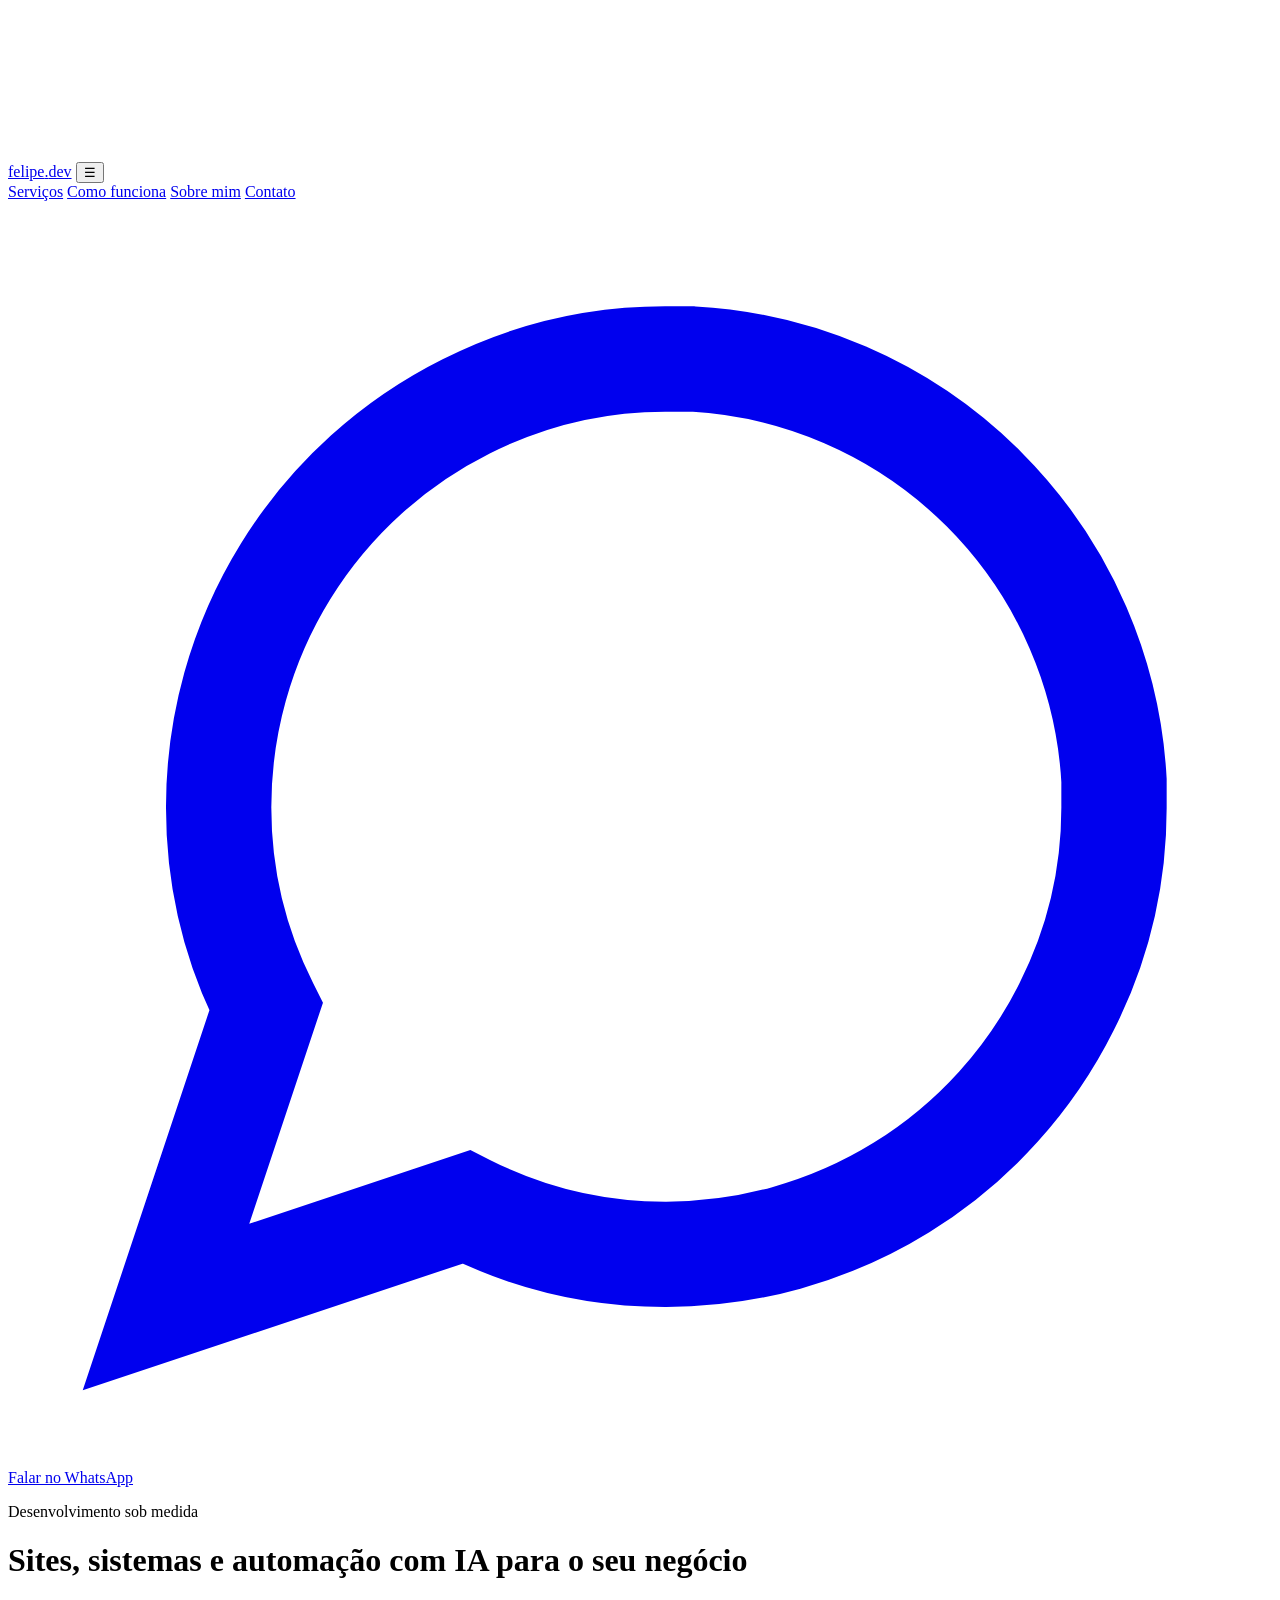
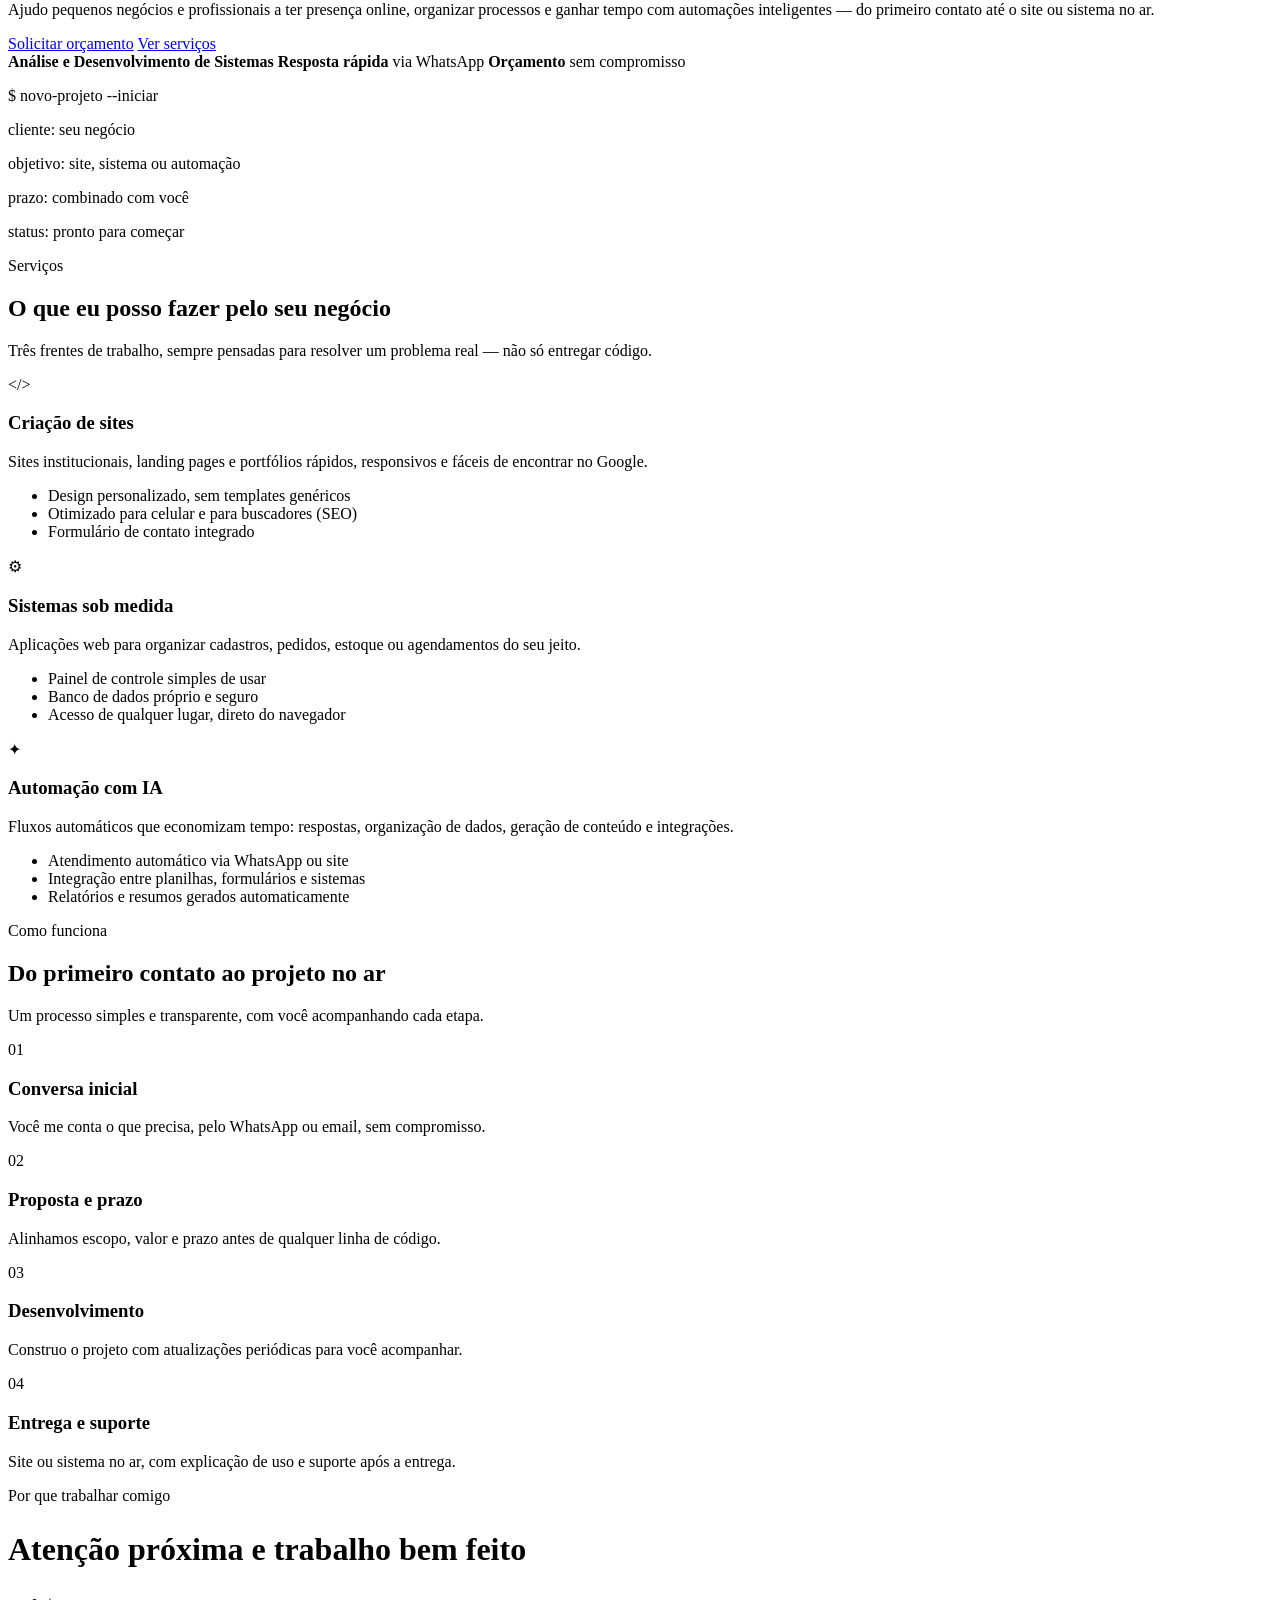
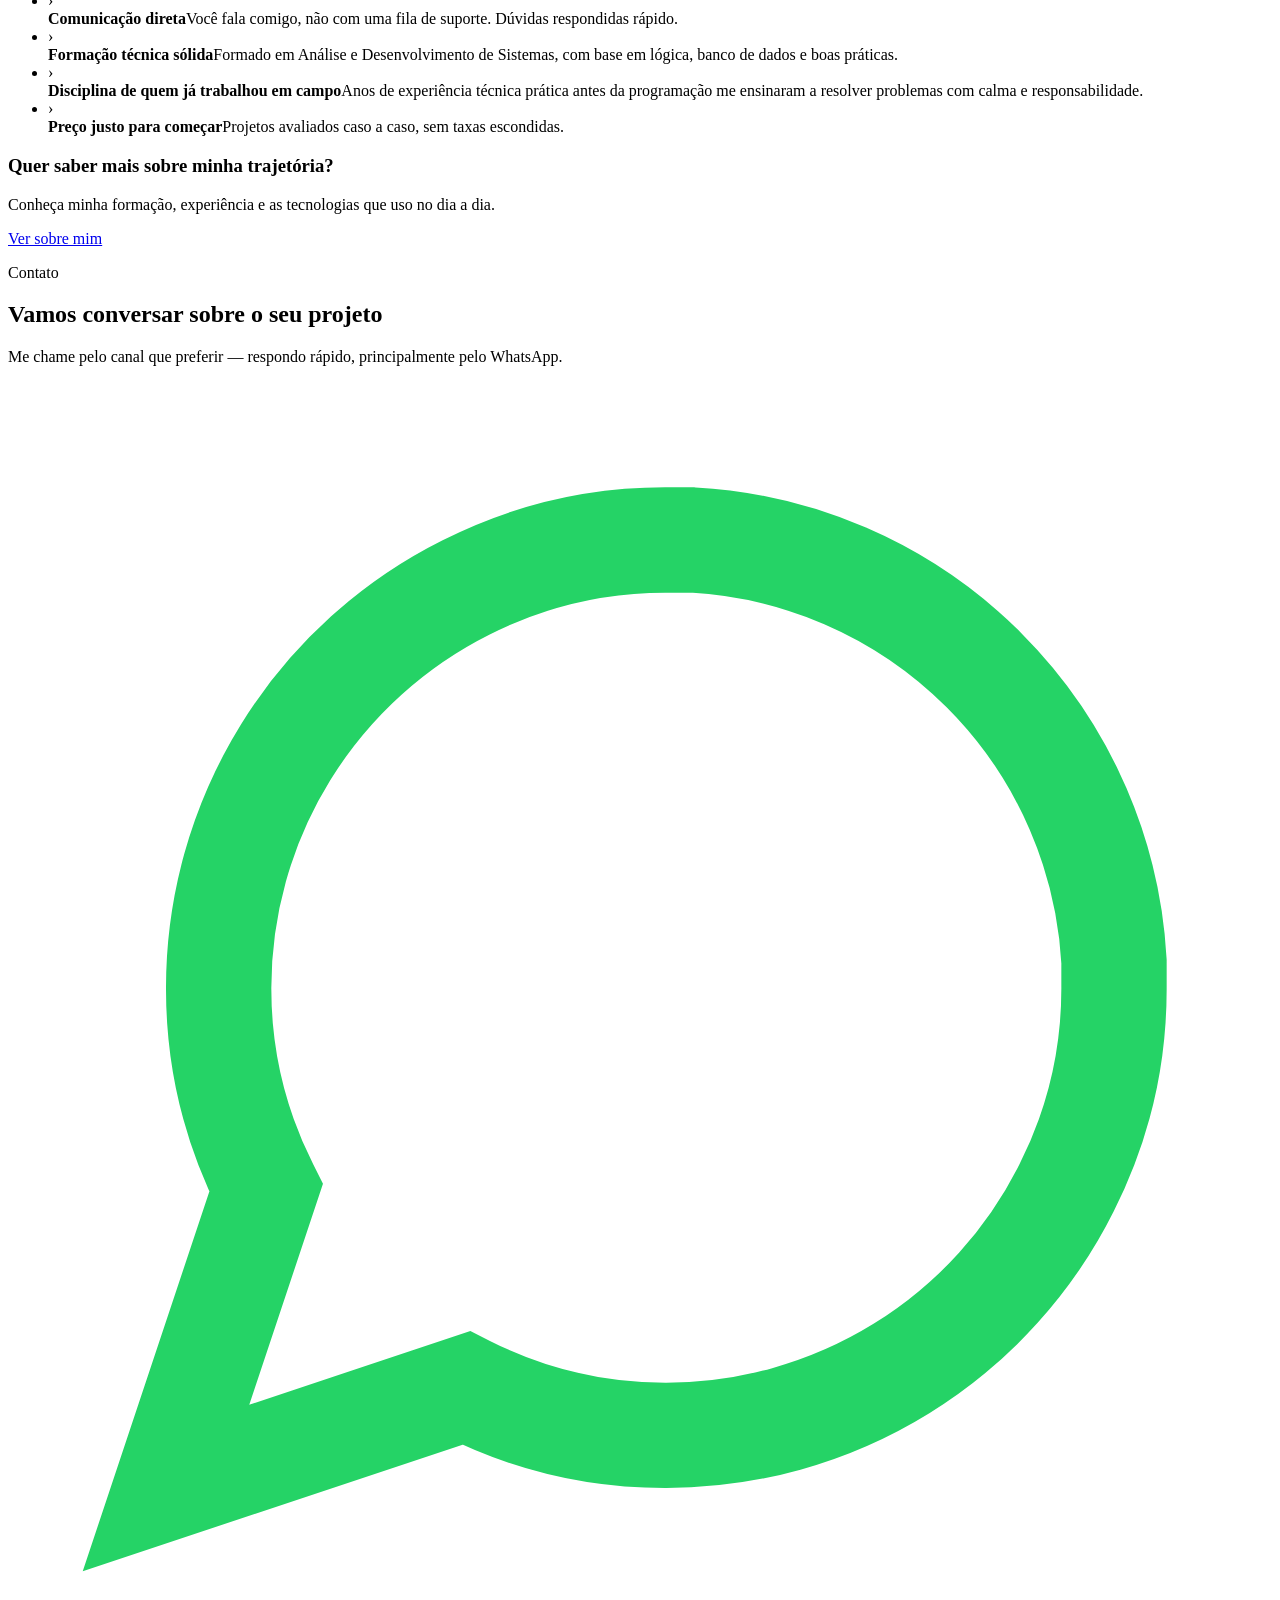
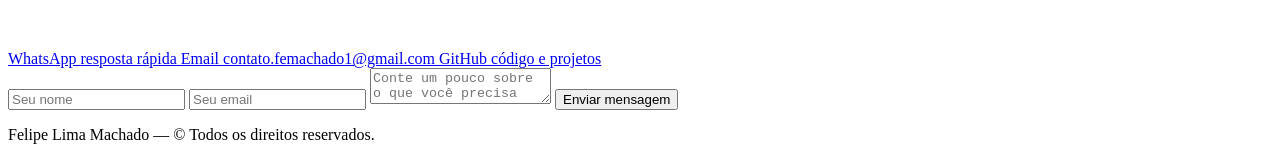
==== commit a8b825e6: "Create index.html" ====
--- a/index.html
+++ b/index.html
@@ -4,7 +4,7 @@
 <meta charset="UTF-8">
 <meta name="viewport" content="width=device-width, initial-scale=1.0">
 <title>Felipe Lima Machado — Sites, sistemas e automação com IA</title>
-<meta name="description" content="Desenvolvedor Junior criando sites, sistemas sob medida e automações com IA para pequenos negócios. Orçamento sem compromisso.">
+<meta name="description" content="Desenvolvedor Full Stack criando sites, sistemas sob medida e automações com IA para pequenos negócios. Orçamento sem compromisso.">
 <link rel="preconnect" href="https://fonts.googleapis.com">
 <link rel="preconnect" href="https://fonts.gstatic.com" crossorigin>
 <link href="https://fonts.googleapis.com/css2?family=Space+Grotesk:wght@500;600;700&family=Inter:wght@400;500;600&family=JetBrains+Mono:wght@400;500&display=swap" rel="stylesheet">
@@ -12,16 +12,21 @@
 </head>
 <body>
 
+<canvas id="bgCanvas" aria-hidden="true"></canvas>
+
 <nav class="nav">
   <div class="nav__inner">
-    <a href="index.html" class="nav__logo">fidelidade<span>.</span>dev</a>
+    <a href="index.html" class="nav__logo">felipe<span>.</span>dev</a>
     <button class="nav__toggle" id="navToggle" aria-label="Abrir menu" aria-expanded="false">☰</button>
     <div class="nav__links" id="navLinks">
       <a href="#servicos">Serviços</a>
       <a href="#processo">Como funciona</a>
       <a href="sobre.html">Sobre mim</a>
       <a href="#contato">Contato</a>
-      <a href="https://wa.me/5511989954030" class="is-cta" target="_blank" rel="noopener">Falar no WhatsApp</a>
+      <a href="https://wa.me/5511989954030" class="is-cta" target="_blank" rel="noopener">
+        <svg class="whatsapp-icon" viewBox="0 0 24 24" fill="none" stroke="currentColor" stroke-width="2" aria-hidden="true"><path d="M21 11.5a8.38 8.38 0 0 1-.9 3.8 8.5 8.5 0 0 1-7.6 4.7 8.38 8.38 0 0 1-3.8-.9L3 21l1.9-5.7a8.38 8.38 0 0 1-.9-3.8 8.5 8.5 0 0 1 4.7-7.6 8.38 8.38 0 0 1 3.8-.9h.5a8.48 8.48 0 0 1 8 8v.5z"/></svg>
+        Falar no WhatsApp
+      </a>
     </div>
   </div>
 </nav>
@@ -183,6 +188,7 @@
     <div class="contact-grid">
       <div class="contact-links">
         <a class="contact-link" href="https://wa.me/5511989954030" target="_blank" rel="noopener">
+          <svg class="whatsapp-icon" viewBox="0 0 24 24" fill="none" stroke="#25d366" stroke-width="2" aria-hidden="true"><path d="M21 11.5a8.38 8.38 0 0 1-.9 3.8 8.5 8.5 0 0 1-7.6 4.7 8.38 8.38 0 0 1-3.8-.9L3 21l1.9-5.7a8.38 8.38 0 0 1-.9-3.8 8.5 8.5 0 0 1 4.7-7.6 8.38 8.38 0 0 1 3.8-.9h.5a8.48 8.48 0 0 1 8 8v.5z"/></svg>
           WhatsApp <span class="tag">resposta rápida</span>
         </a>
         <a class="contact-link" href="mailto:contato.femachado1@gmail.com">
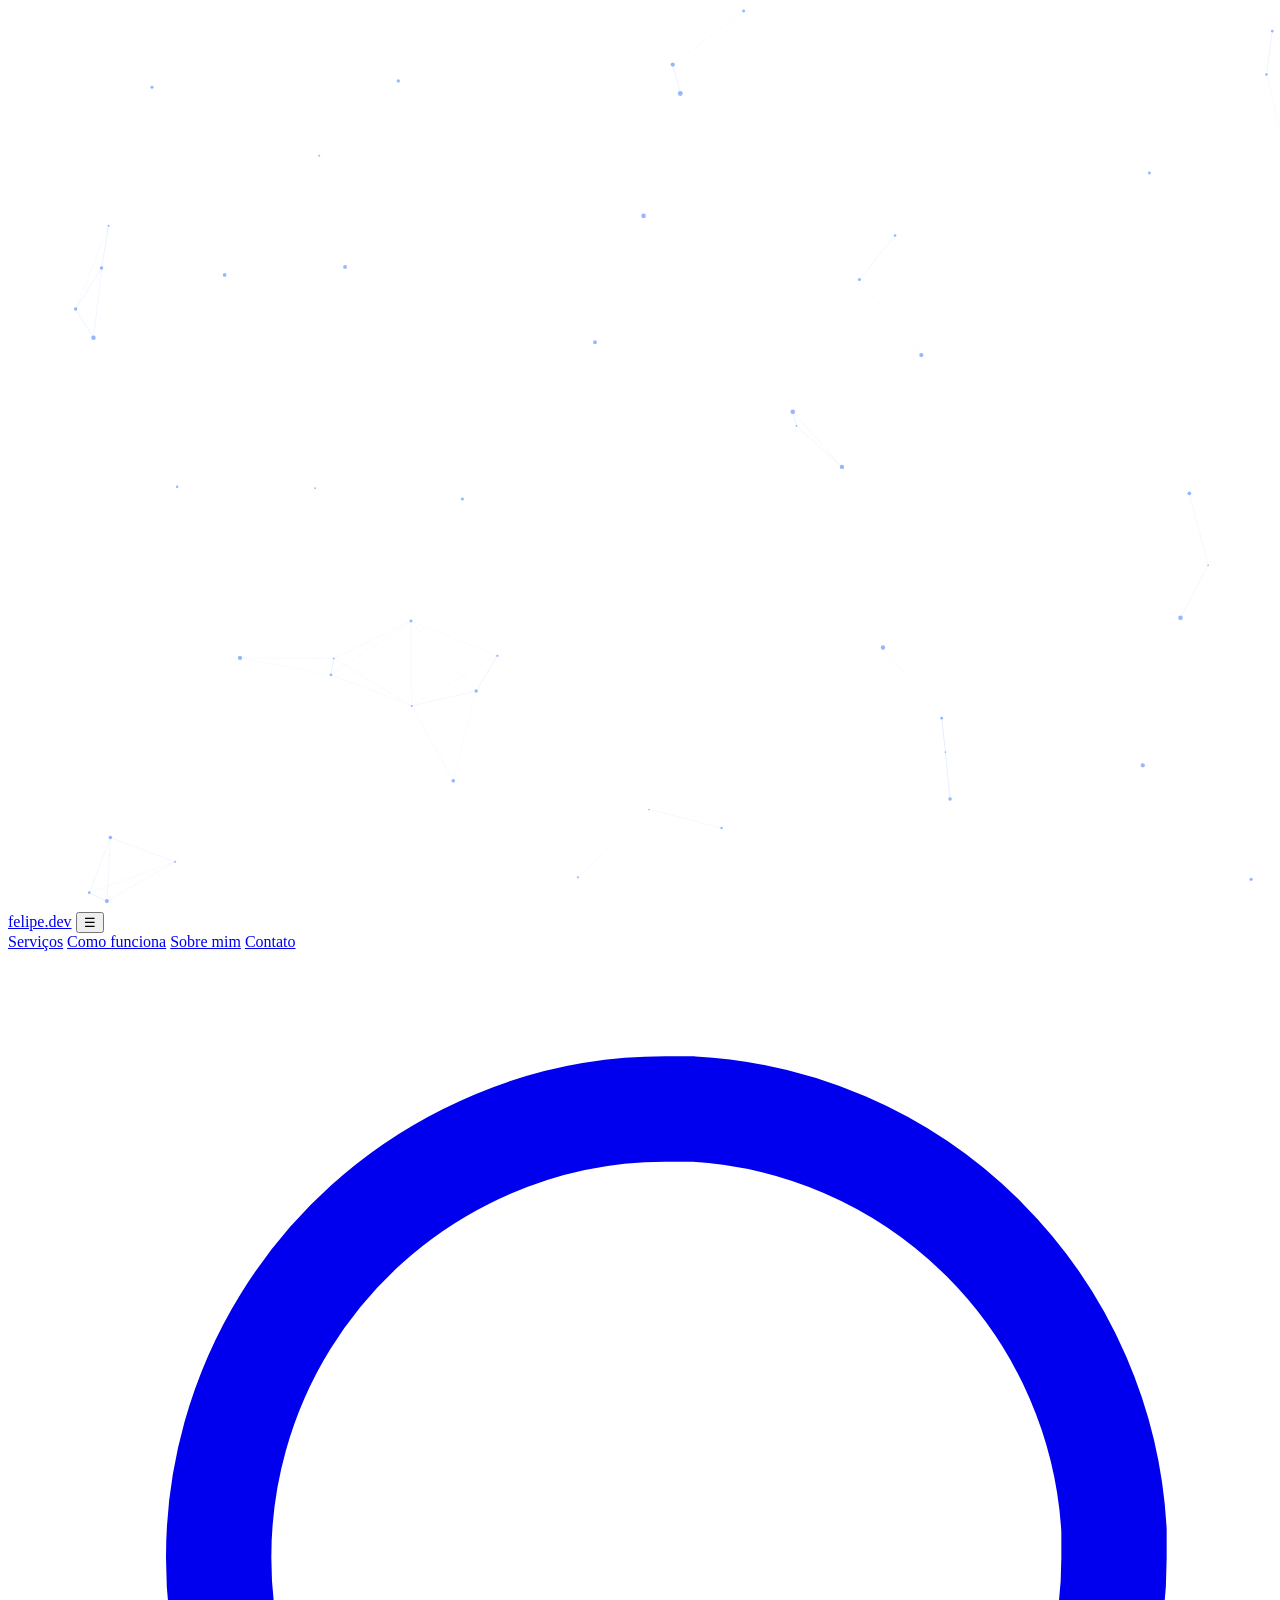
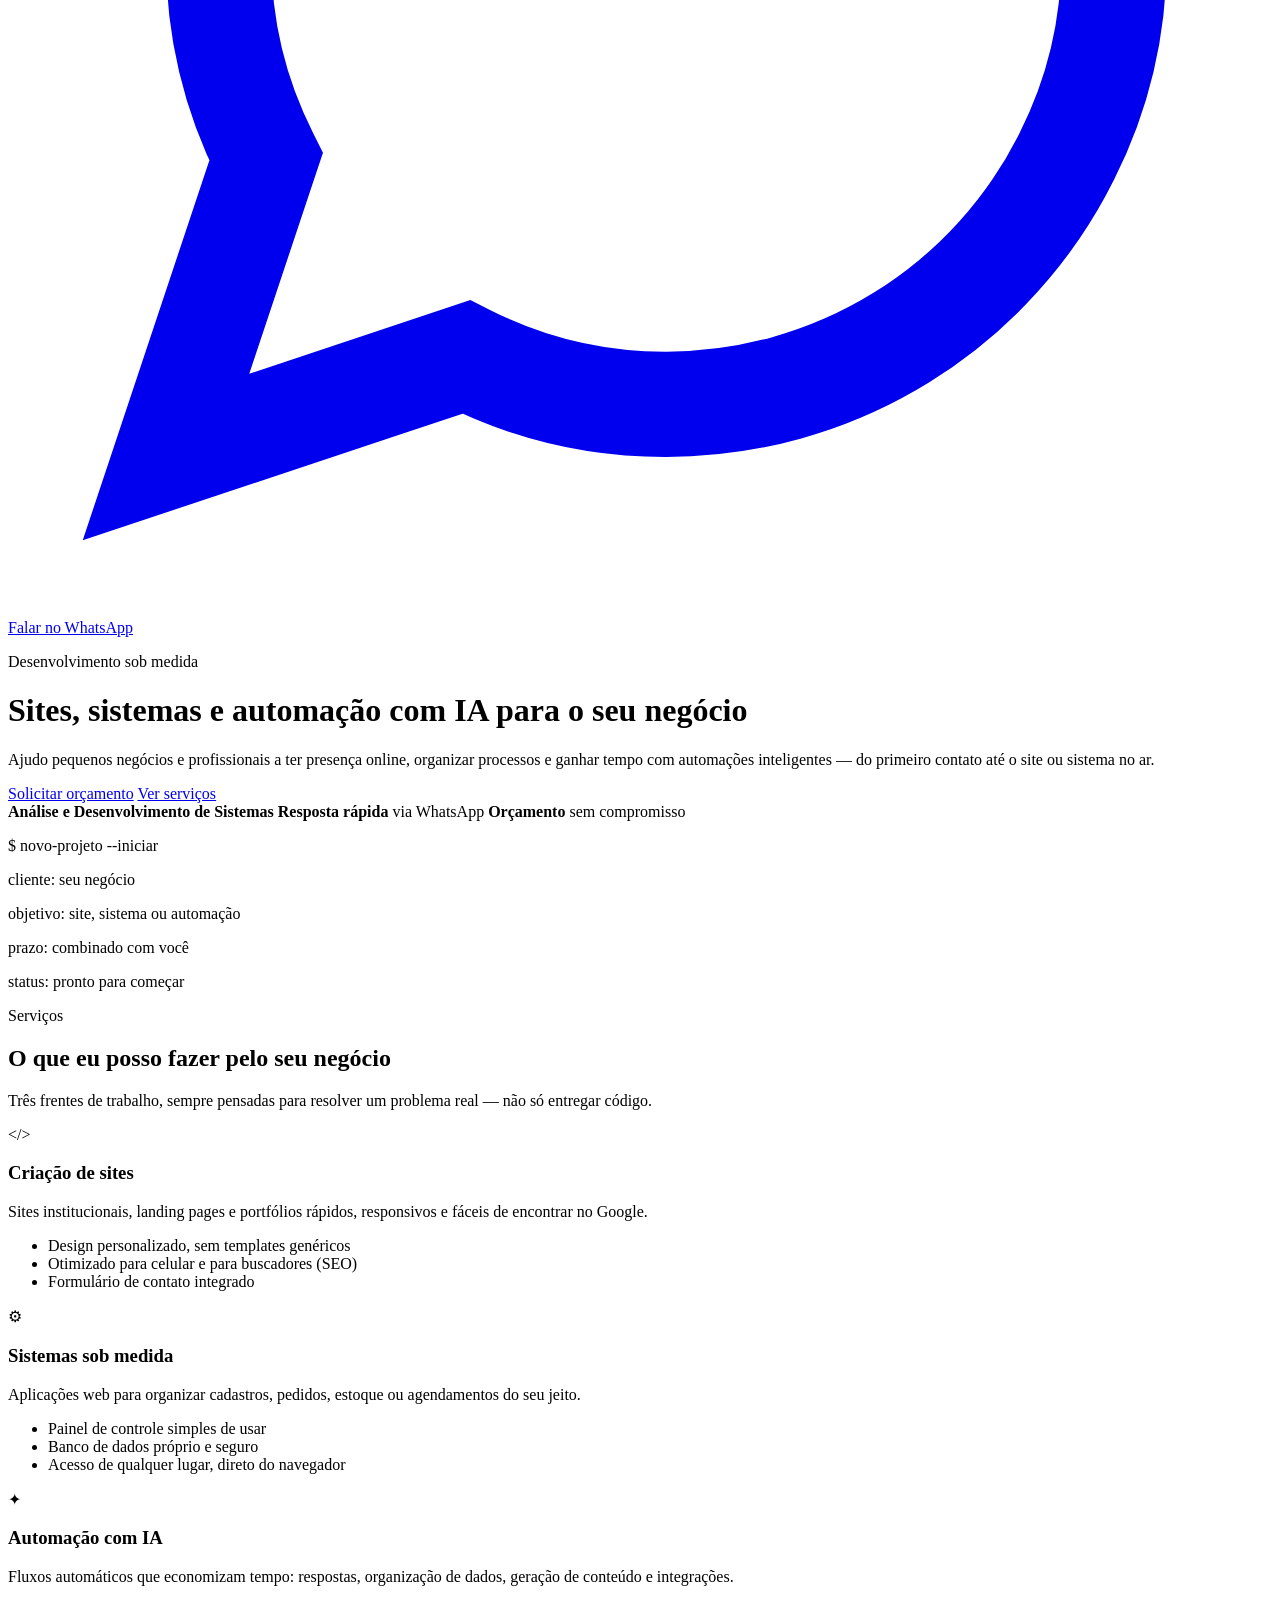
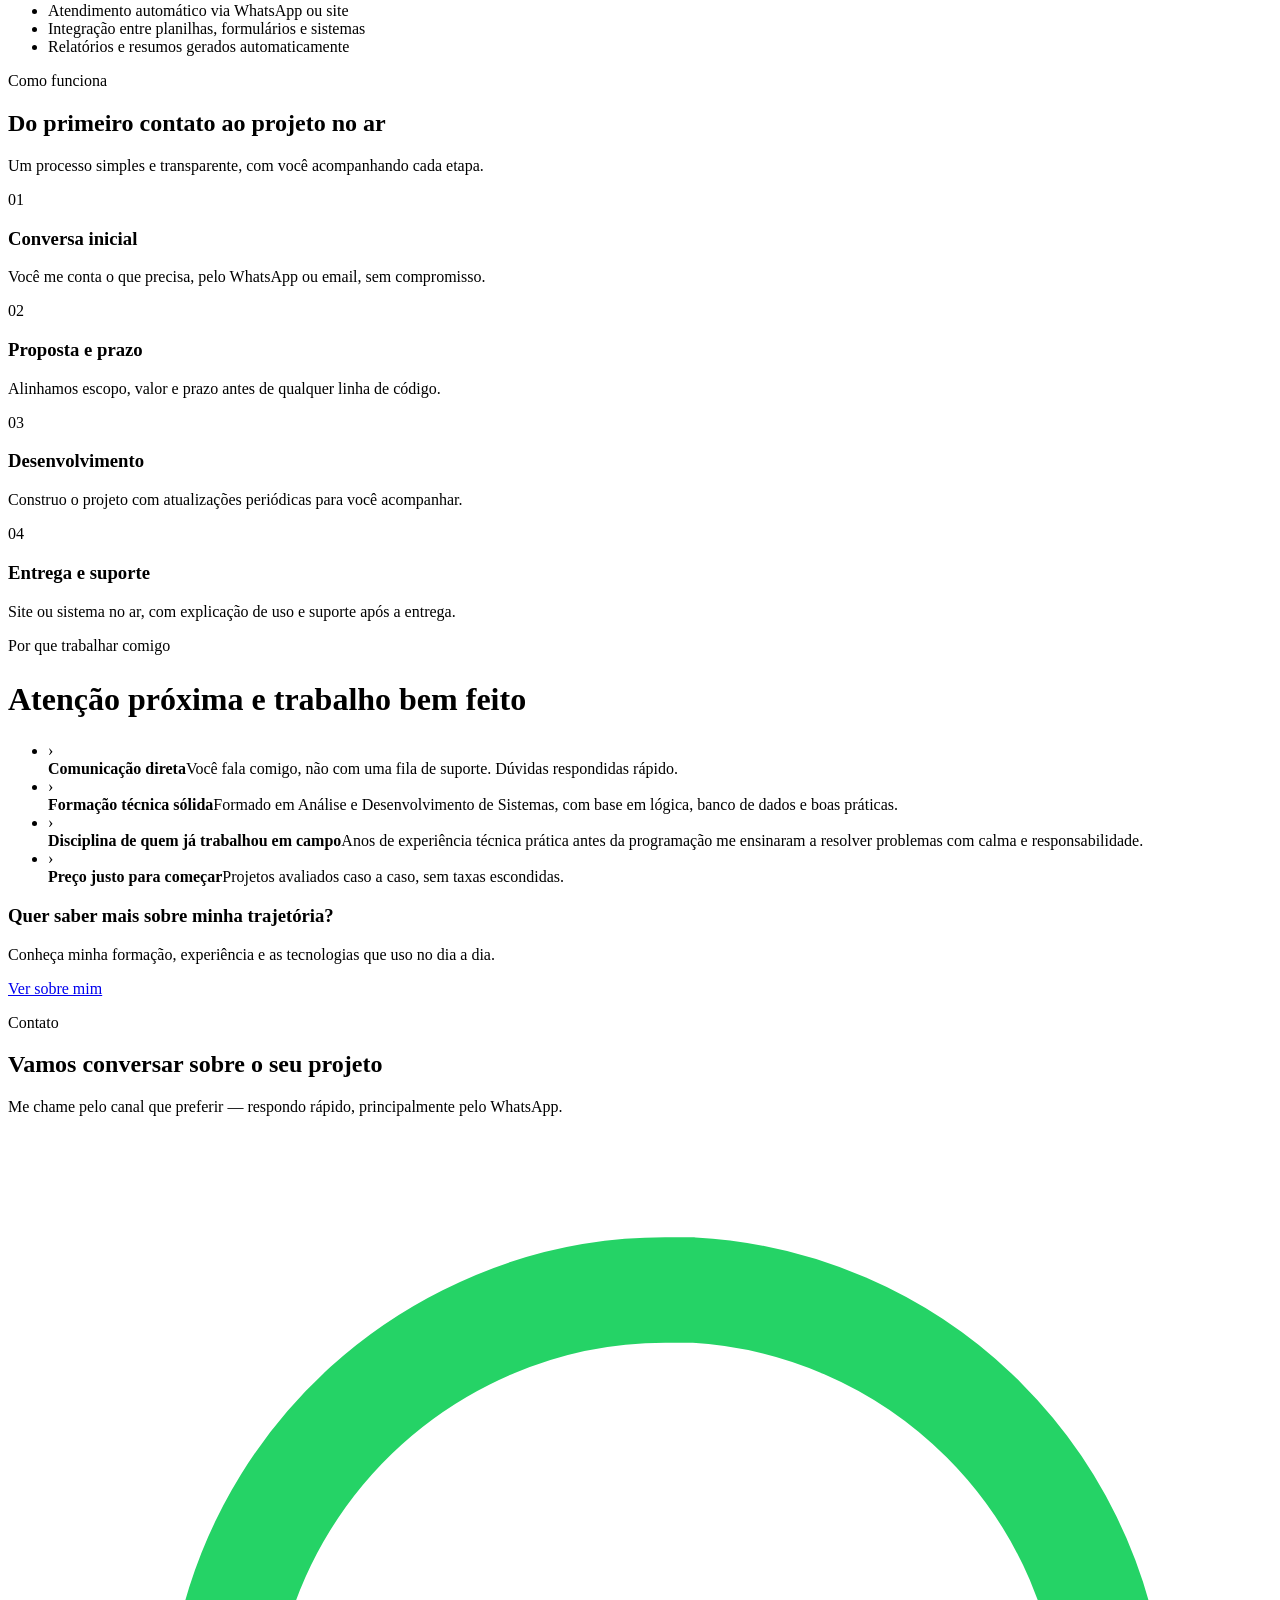
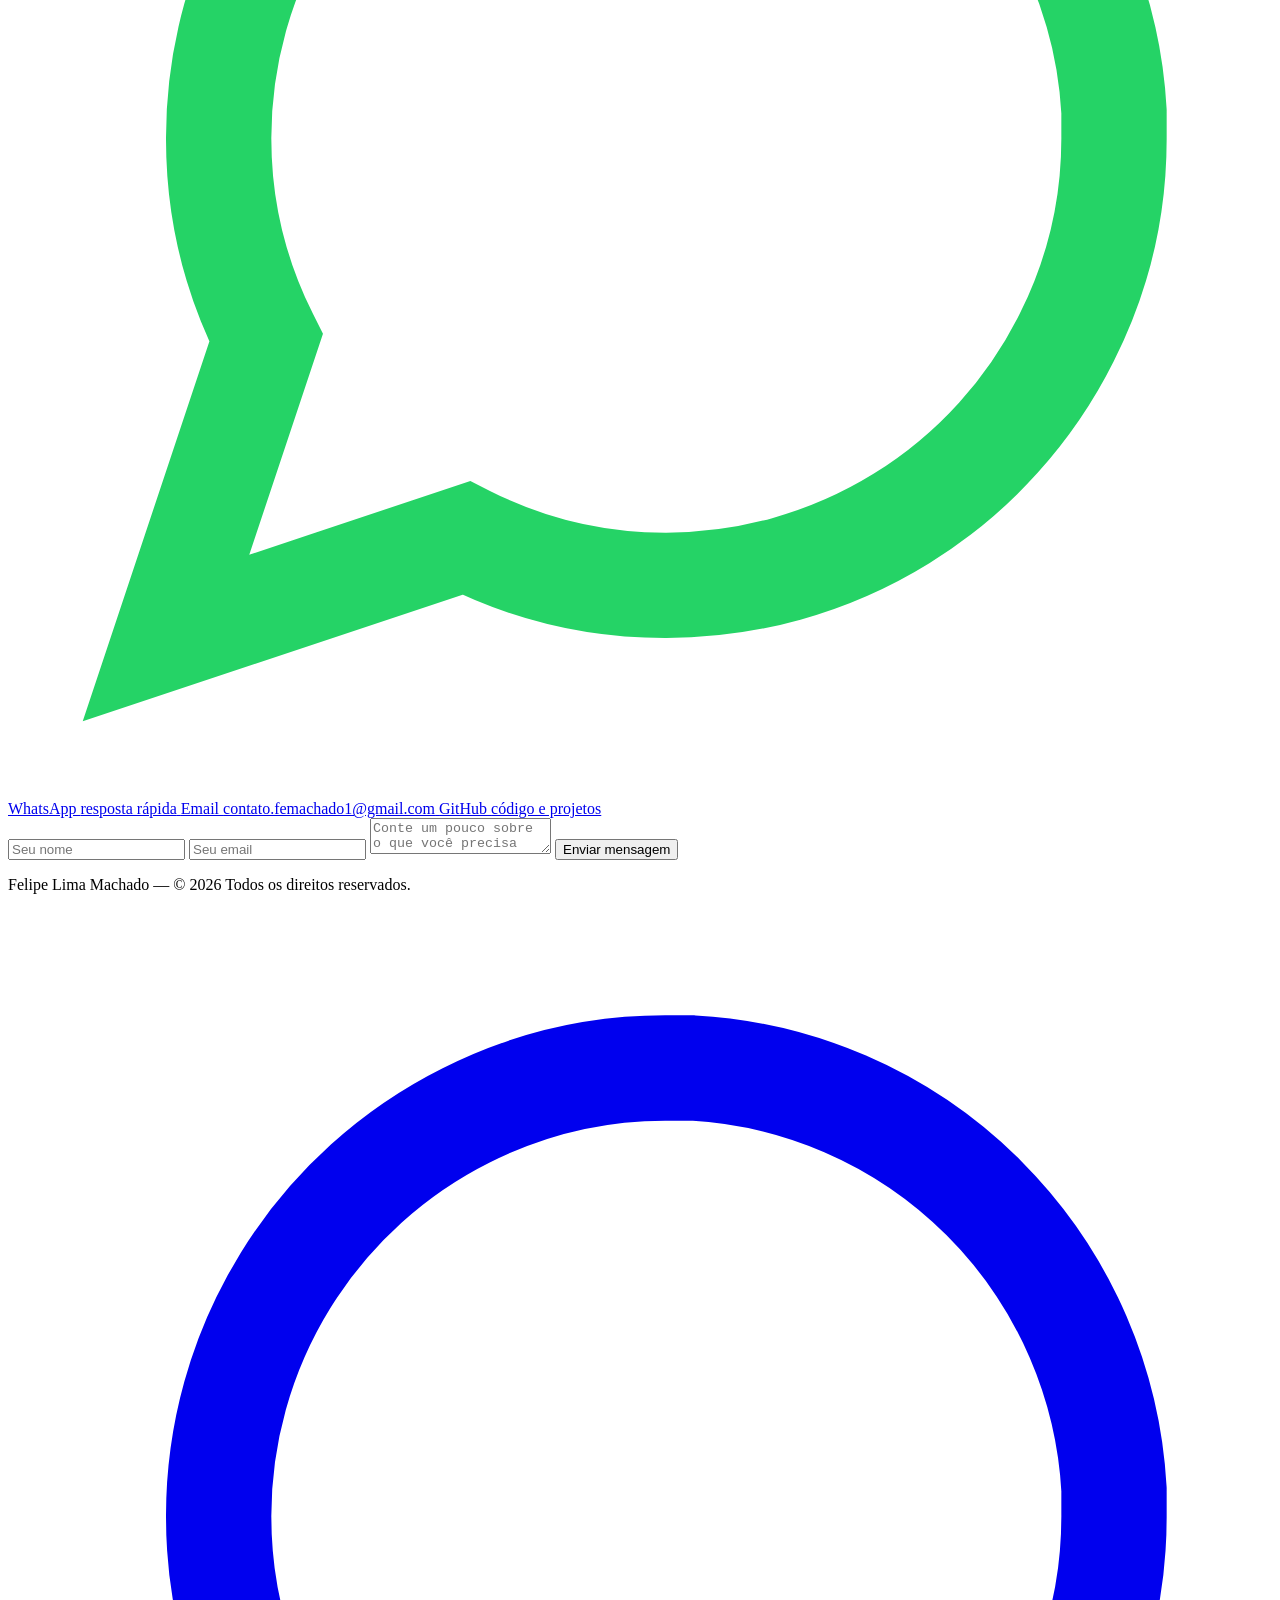
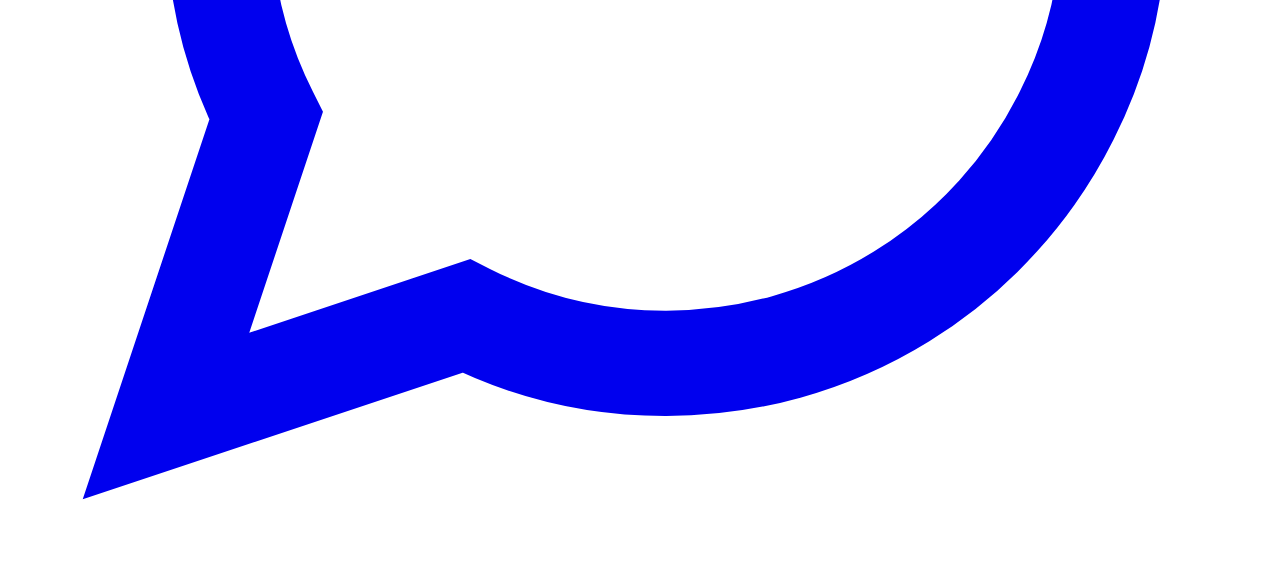
==== commit a2460287: "Create index.html" ====
--- a/index.html
+++ b/index.html
@@ -213,6 +213,10 @@
   <p>Felipe Lima Machado — © <span id="year"></span> Todos os direitos reservados.</p>
 </footer>
 
+<a href="https://wa.me/5511989954030" class="whatsapp-float" target="_blank" rel="noopener" aria-label="Falar no WhatsApp">
+  <svg viewBox="0 0 24 24" fill="none" stroke="currentColor" stroke-width="2" aria-hidden="true"><path d="M21 11.5a8.38 8.38 0 0 1-.9 3.8 8.5 8.5 0 0 1-7.6 4.7 8.38 8.38 0 0 1-3.8-.9L3 21l1.9-5.7a8.38 8.38 0 0 1-.9-3.8 8.5 8.5 0 0 1 4.7-7.6 8.38 8.38 0 0 1 3.8-.9h.5a8.48 8.48 0 0 1 8 8v.5z"/></svg>
+</a>
+
 <script src="main.js"></script>
 </body>
 </html>
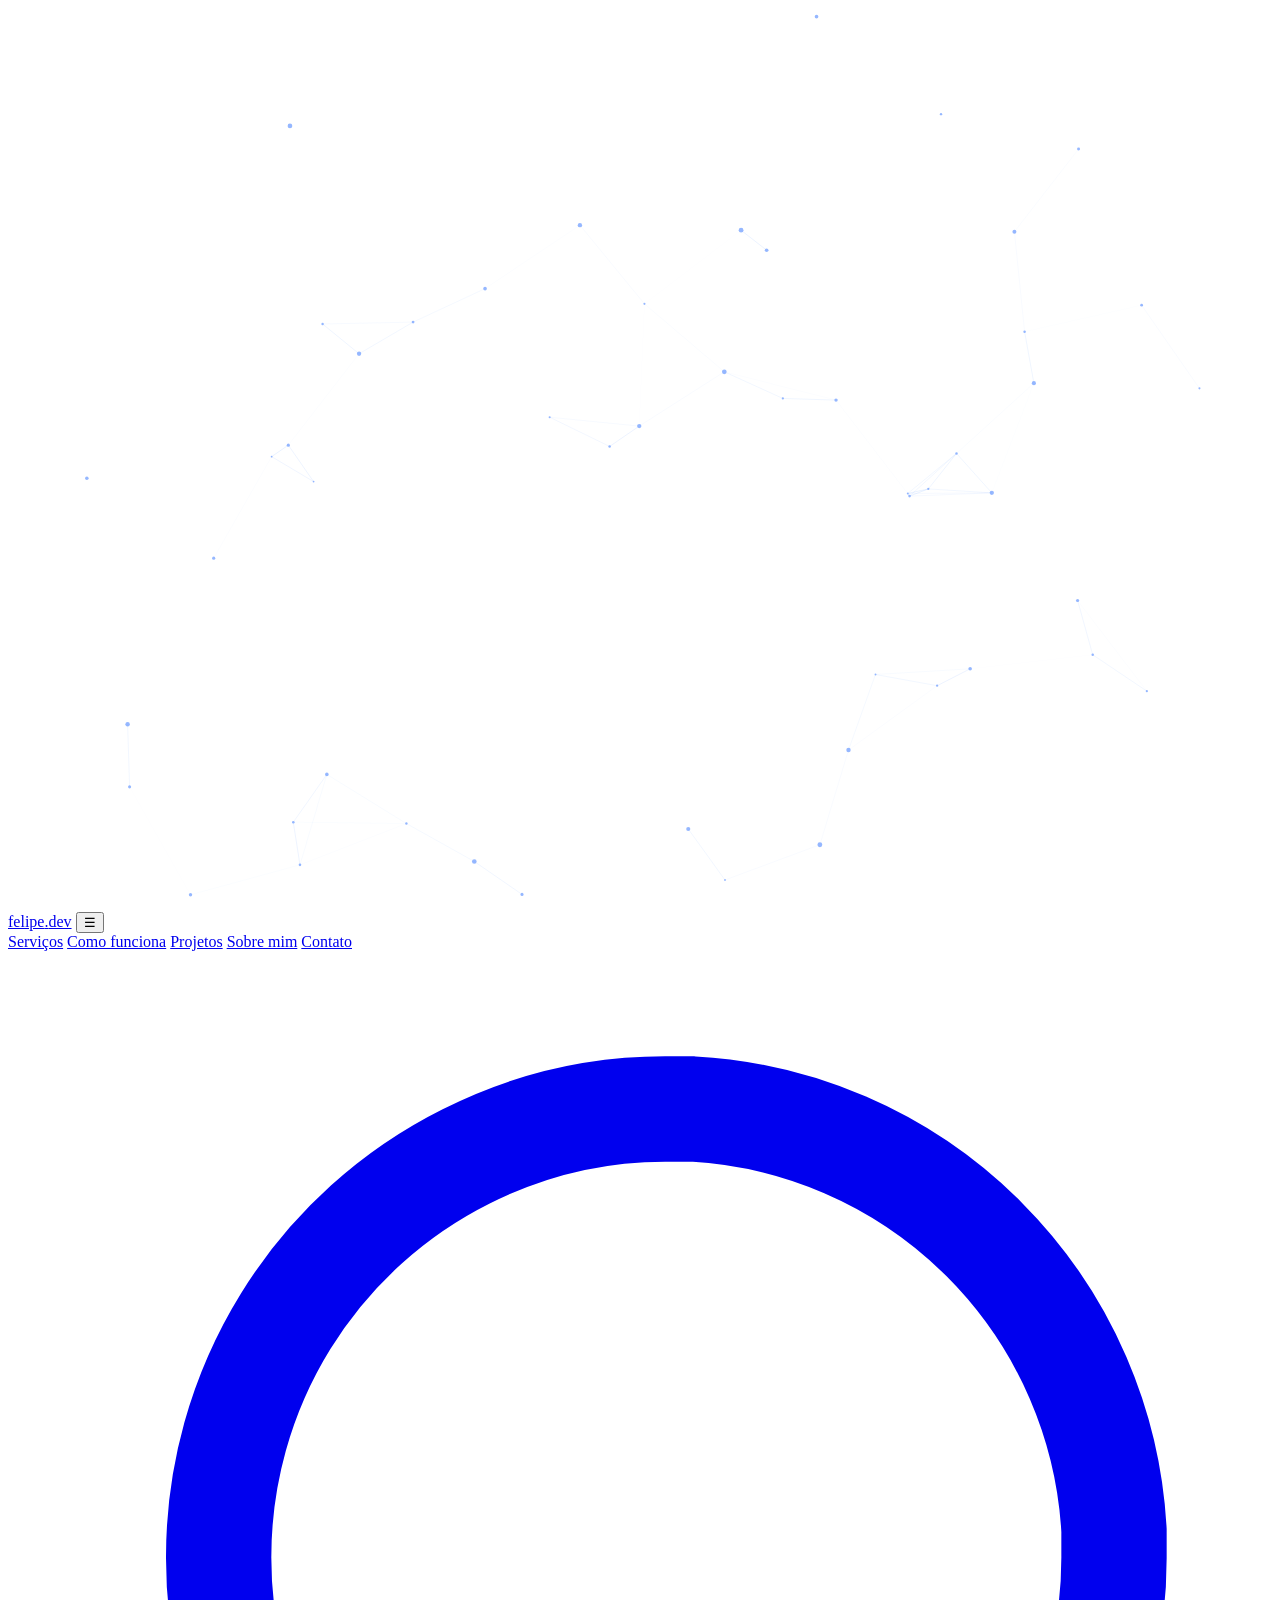
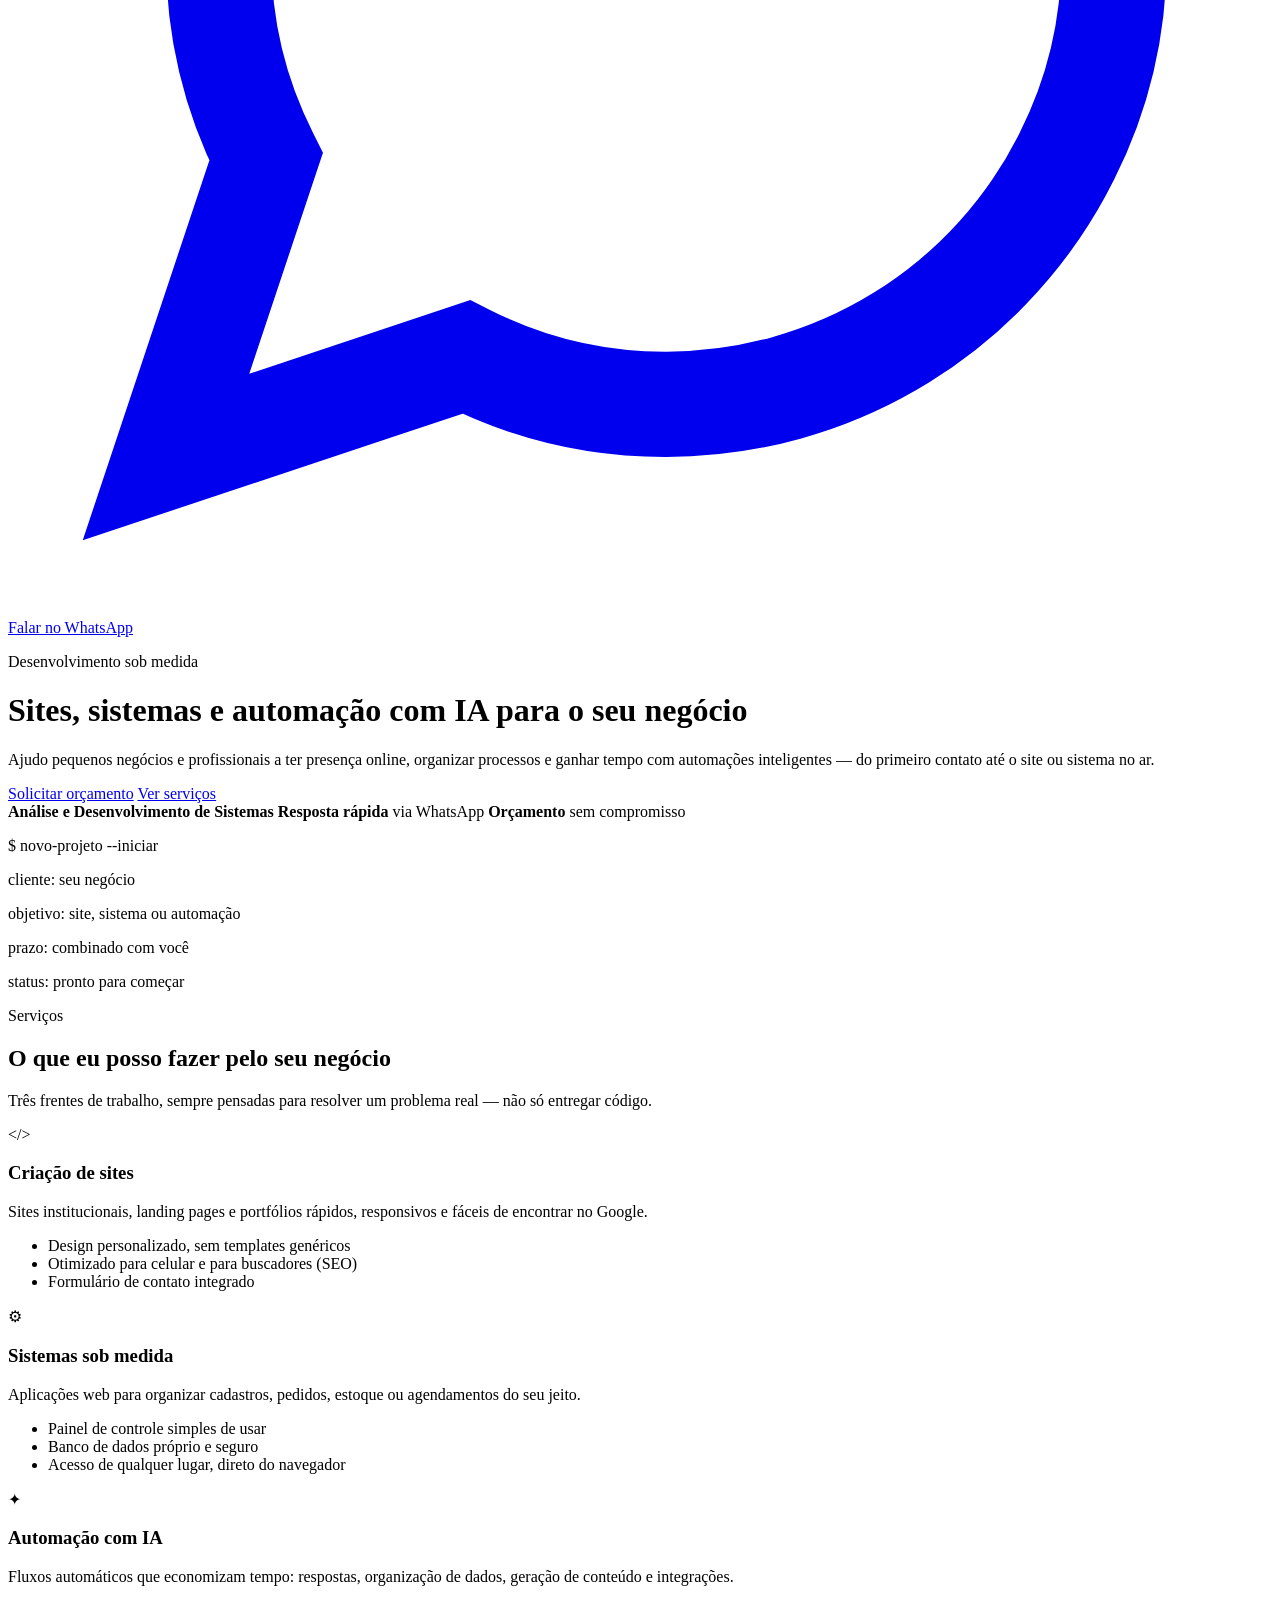
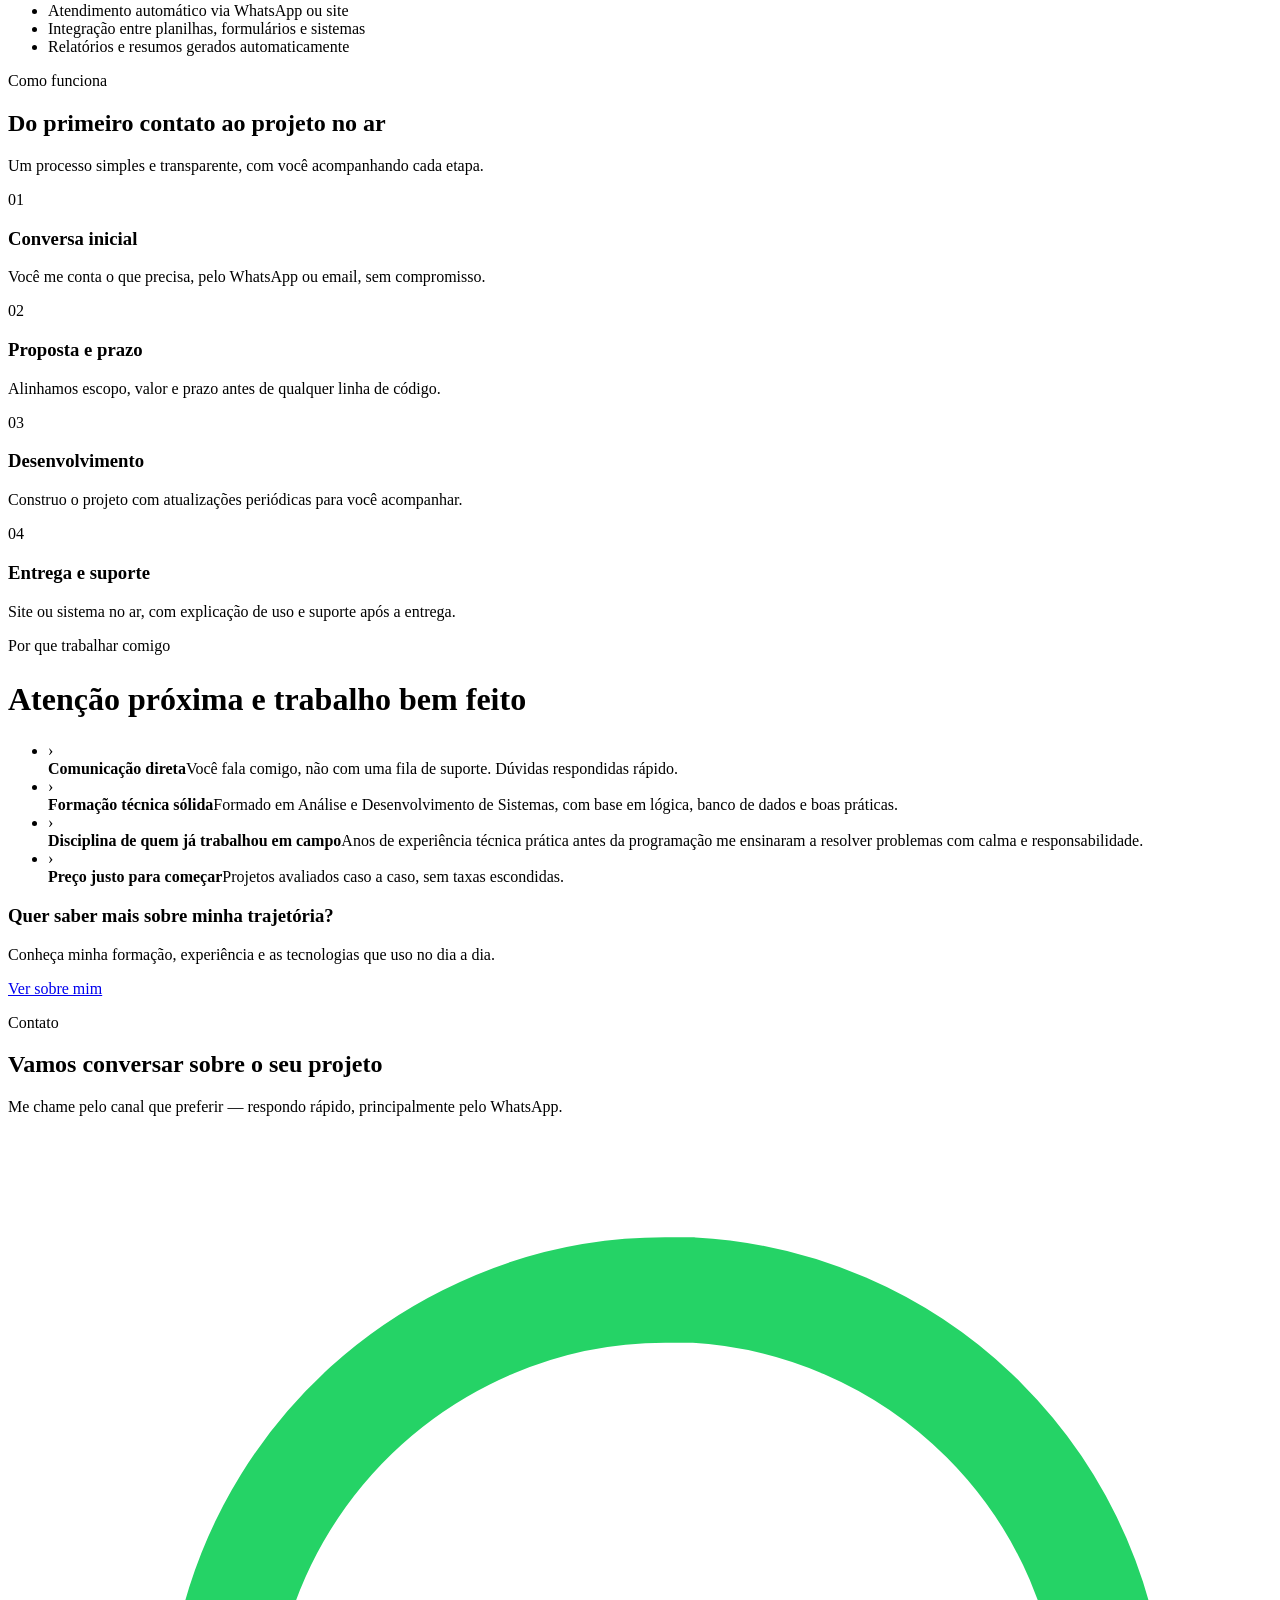
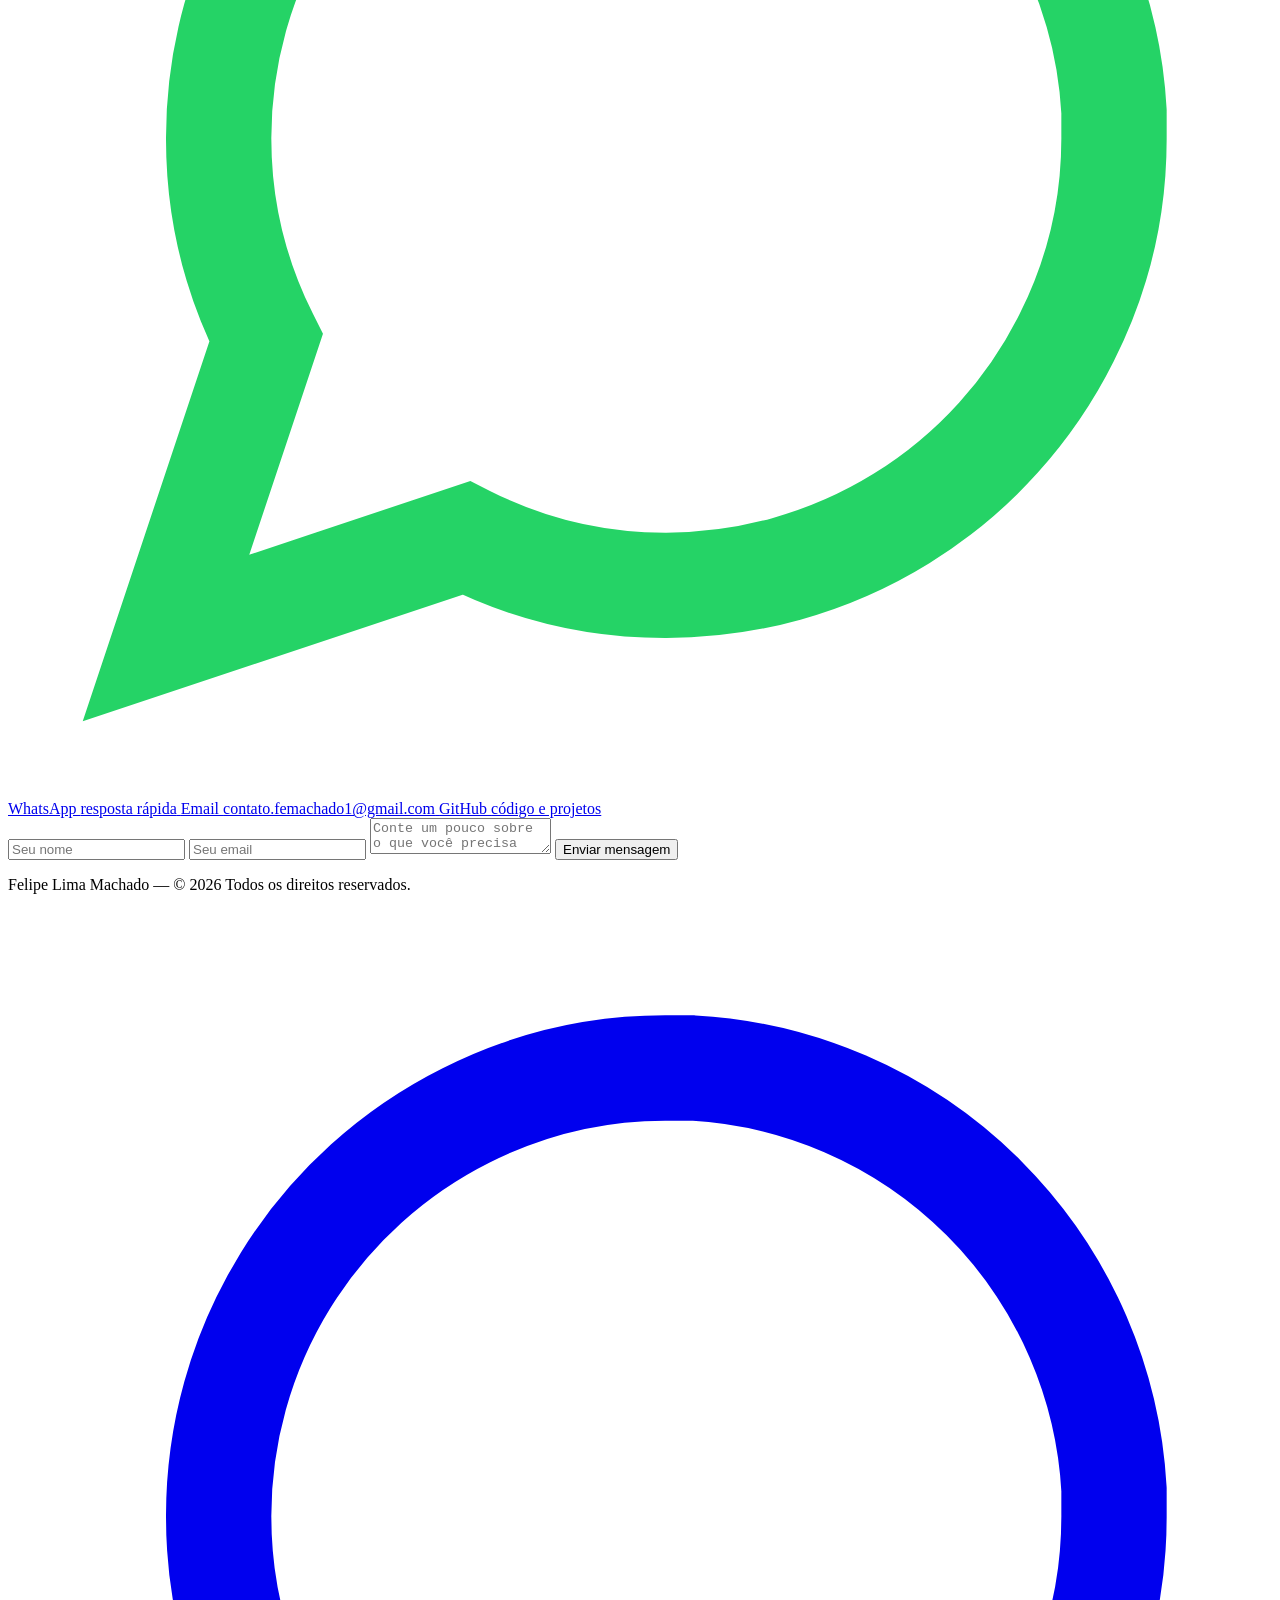
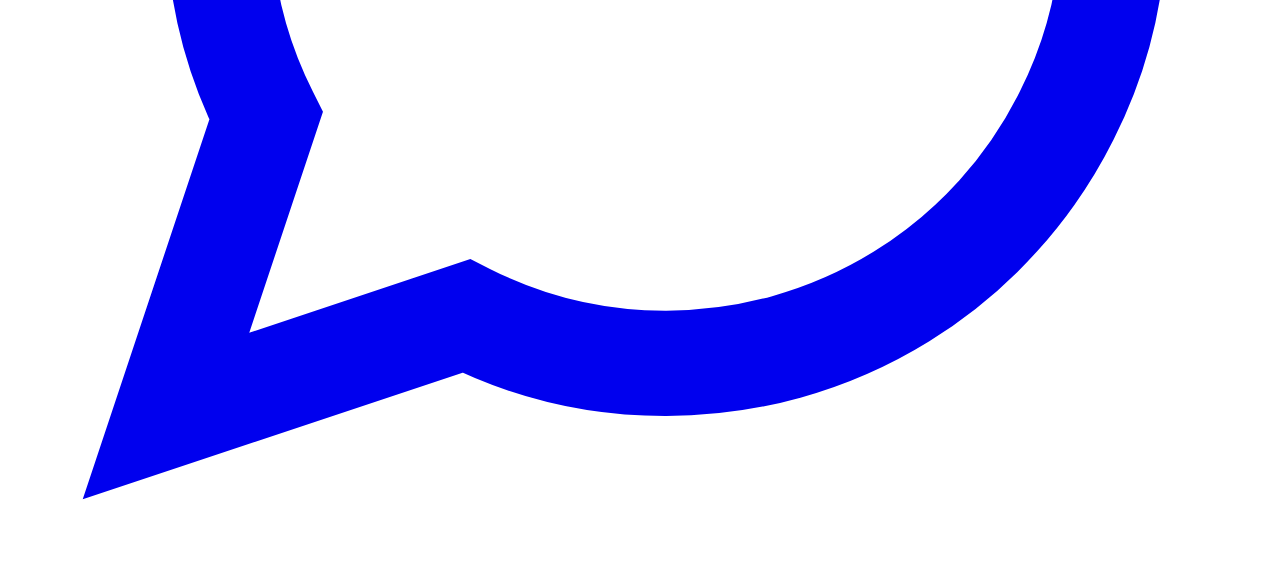
==== commit 10670dcf: "Create index.html" ====
--- a/index.html
+++ b/index.html
@@ -21,6 +21,7 @@
     <div class="nav__links" id="navLinks">
       <a href="#servicos">Serviços</a>
       <a href="#processo">Como funciona</a>
+      <a href="projetos.html">Projetos</a>
       <a href="sobre.html">Sobre mim</a>
       <a href="#contato">Contato</a>
       <a href="https://wa.me/5511989954030" class="is-cta" target="_blank" rel="noopener">
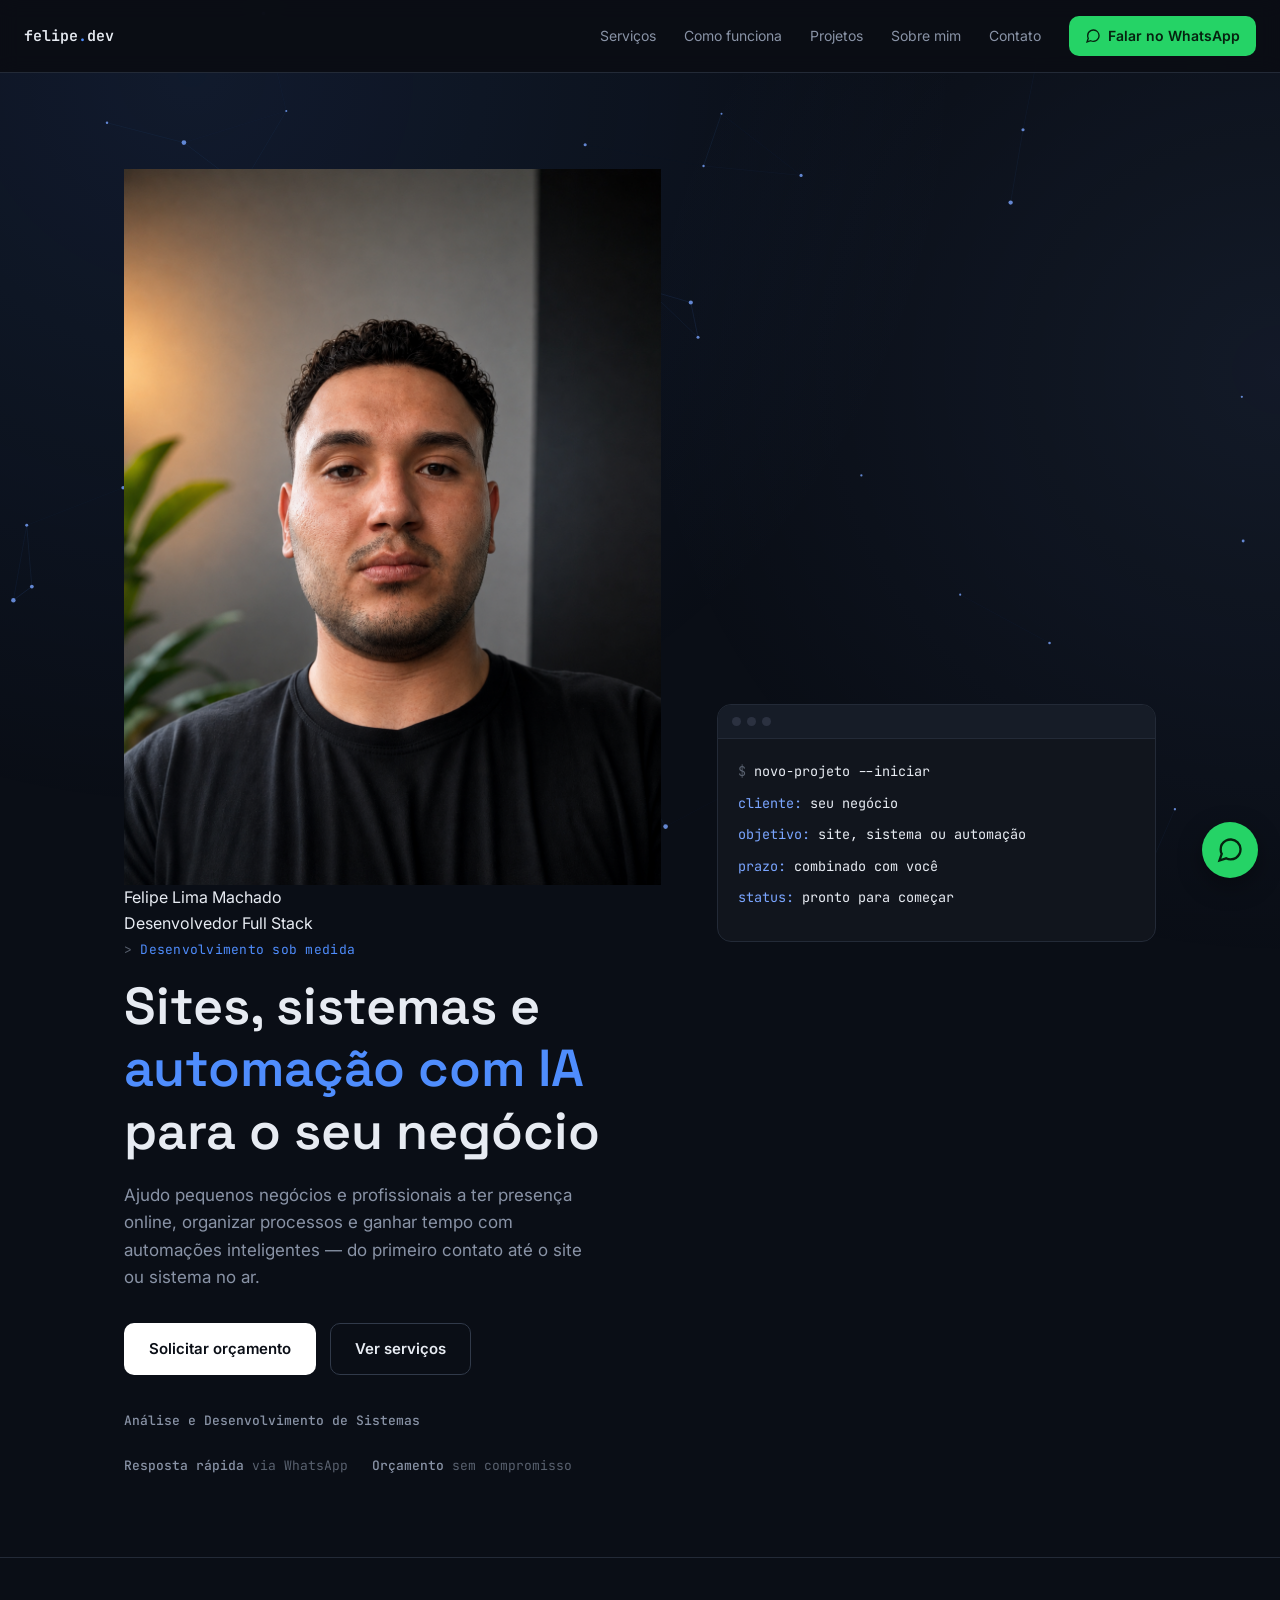
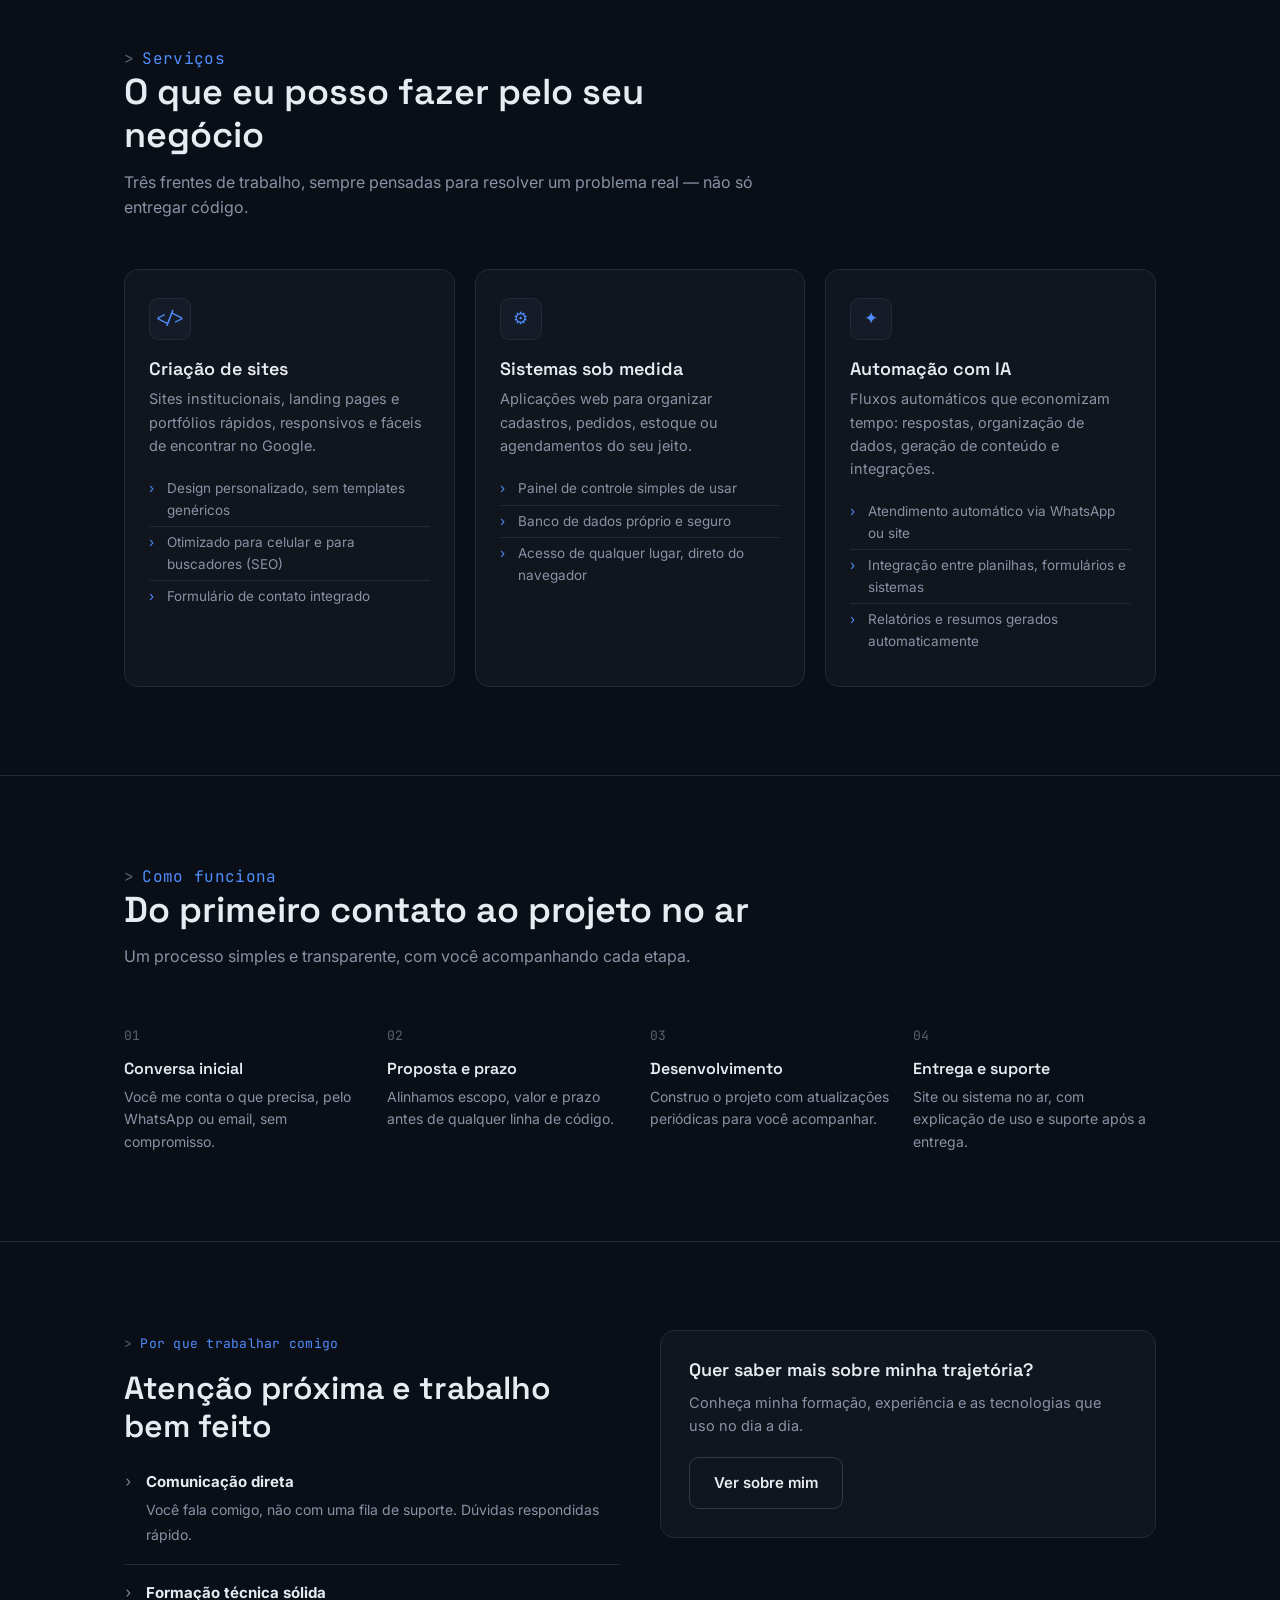
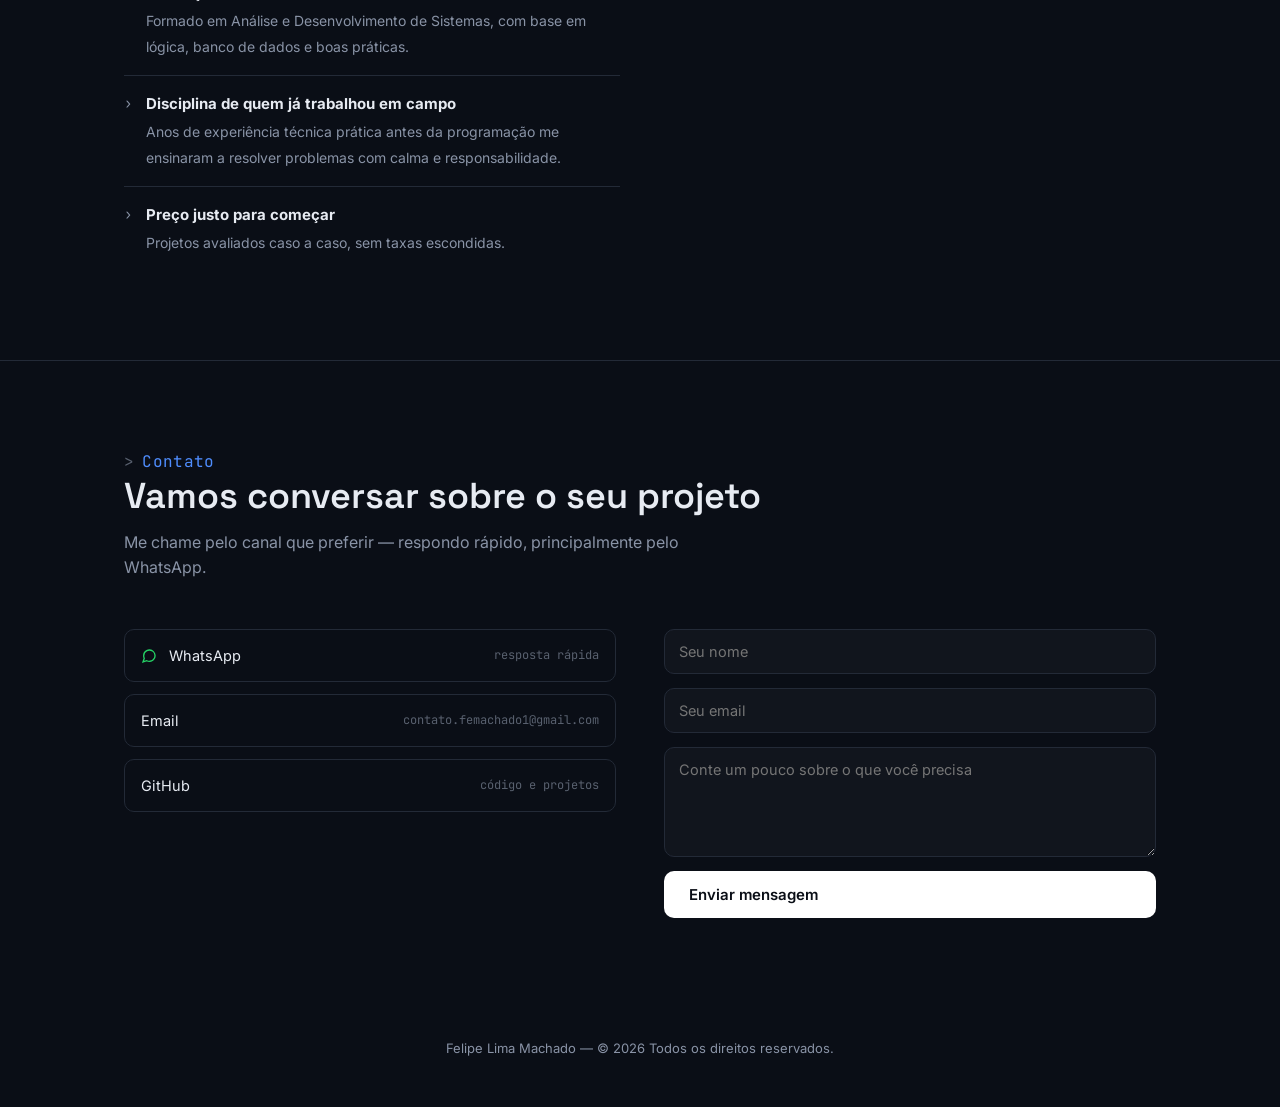
==== commit 37bc9d5a: "Update index.html" ====
--- a/index.html
+++ b/index.html
@@ -35,6 +35,15 @@
 <header class="hero" id="home">
   <div class="container hero__grid">
     <div>
+      <div class="hero__person">
+        <div class="hero__person-photo">
+          <img src="profile.jpg" alt="Foto de Felipe Lima Machado">
+        </div>
+        <div>
+          <div class="hero__person-name">Felipe Lima Machado</div>
+          <div class="hero__person-role">Desenvolvedor Full Stack</div>
+        </div>
+      </div>
       <p class="eyebrow">Desenvolvimento sob medida</p>
       <h1>Sites, sistemas e <span class="accent">automação com IA</span> para o seu negócio</h1>
       <p class="hero__lede">
--- a/main.css
+++ b/main.css
@@ -0,0 +1,829 @@
+/* ===================================================================
+   Felipe Lima Machado — main.css
+   Tema: base "terminal/dev" com tipografia legível para negócios
+   =================================================================== */
+
+:root {
+  --bg: #0a0e16;
+  --surface: #11151d;
+  --surface-alt: #161c27;
+  --border: #232a37;
+  --border-strong: #313a4a;
+
+  --text: #e7ebf2;
+  --text-muted: #8993a6;
+  --text-faint: #59616f;
+
+  --accent: #4f8dfd;
+  --accent-dark: #14315e;
+  --accent-2: #7aa5ff;
+  --whatsapp: #25d366;
+  --whatsapp-dark: #0e5c34;
+
+  --font-display: 'Space Grotesk', 'Segoe UI', sans-serif;
+  --font-body: 'Inter', 'Segoe UI', sans-serif;
+  --font-mono: 'JetBrains Mono', ui-monospace, 'Fira Code', monospace;
+
+  --radius: 10px;
+  --container: 1080px;
+}
+
+* { box-sizing: border-box; }
+
+html { scroll-behavior: smooth; }
+
+#bgCanvas {
+  position: fixed;
+  inset: 0;
+  width: 100%;
+  height: 100%;
+  z-index: -1;
+  pointer-events: none;
+}
+
+body {
+  margin: 0;
+  background: var(--bg);
+  color: var(--text);
+  font-family: var(--font-body);
+  line-height: 1.6;
+  -webkit-font-smoothing: antialiased;
+}
+
+img { max-width: 100%; display: block; }
+
+a { color: inherit; text-decoration: none; }
+
+h1, h2, h3 {
+  font-family: var(--font-display);
+  font-weight: 600;
+  line-height: 1.2;
+  margin: 0;
+}
+
+p { margin: 0 0 1rem; color: var(--text-muted); }
+
+.container {
+  max-width: var(--container);
+  margin: 0 auto;
+  padding: 0 24px;
+}
+
+.eyebrow {
+  display: inline-flex;
+  align-items: center;
+  gap: 8px;
+  font-family: var(--font-mono);
+  font-size: 13px;
+  color: var(--accent);
+  letter-spacing: 0.02em;
+  margin-bottom: 14px;
+}
+
+.eyebrow::before { content: '>'; color: var(--text-faint); }
+
+.section {
+  padding: 88px 0;
+  border-bottom: 1px solid var(--border);
+}
+
+.section__head {
+  max-width: 640px;
+  margin: 0 0 48px;
+}
+
+.section__head h2 {
+  font-size: clamp(26px, 3.4vw, 36px);
+  margin-bottom: 12px;
+}
+
+.section__head p { font-size: 16px; margin: 0; }
+
+/* ---------- buttons ---------- */
+
+.btn {
+  display: inline-flex;
+  align-items: center;
+  gap: 8px;
+  padding: 13px 24px;
+  border-radius: var(--radius);
+  font-family: var(--font-body);
+  font-weight: 600;
+  font-size: 15px;
+  border: 1px solid transparent;
+  cursor: pointer;
+  transition: transform 120ms ease, background 120ms ease, border-color 120ms ease;
+}
+
+.btn:hover { transform: translateY(-1px); }
+
+.btn--primary {
+  background: #ffffff;
+  color: var(--bg);
+}
+.btn--primary:hover { background: #d9e3f5; }
+
+.btn--ghost {
+  background: transparent;
+  border-color: var(--border-strong);
+  color: var(--text);
+}
+.btn--ghost:hover { border-color: var(--accent); color: var(--accent); }
+
+.btn--whatsapp {
+  background: var(--whatsapp);
+  color: #06210f;
+}
+.btn--whatsapp:hover { background: #35e07d; }
+
+.whatsapp-icon {
+  width: 16px;
+  height: 16px;
+  flex-shrink: 0;
+}
+
+.whatsapp-float {
+  position: fixed;
+  right: 22px;
+  bottom: 22px;
+  z-index: 50;
+  width: 56px;
+  height: 56px;
+  border-radius: 50%;
+  background: var(--whatsapp);
+  display: flex;
+  align-items: center;
+  justify-content: center;
+  box-shadow: 0 8px 24px rgba(0, 0, 0, 0.35);
+  transition: transform 150ms ease, background 150ms ease;
+}
+
+.whatsapp-float:hover { background: #35e07d; transform: translateY(-2px) scale(1.04); }
+
+.whatsapp-float svg {
+  width: 28px;
+  height: 28px;
+  color: #06210f;
+}
+
+@media (max-width: 560px) {
+  .whatsapp-float { right: 16px; bottom: 16px; width: 50px; height: 50px; }
+  .whatsapp-float svg { width: 24px; height: 24px; }
+}
+
+/* ---------- navbar ---------- */
+
+.nav {
+  position: sticky;
+  top: 0;
+  z-index: 40;
+  background: rgba(11, 14, 20, 0.85);
+  backdrop-filter: blur(10px);
+  border-bottom: 1px solid var(--border);
+}
+
+.nav__inner {
+  display: flex;
+  align-items: center;
+  justify-content: space-between;
+  padding: 16px 24px;
+}
+
+.nav__logo {
+  font-family: var(--font-mono);
+  font-weight: 600;
+  font-size: 15px;
+  color: var(--text);
+}
+.nav__logo span { color: var(--accent); }
+
+.nav__links {
+  display: flex;
+  align-items: center;
+  gap: 28px;
+  font-size: 14px;
+  color: var(--text-muted);
+}
+
+.nav__links a:hover { color: var(--text); }
+
+.nav__links a.is-cta {
+  display: inline-flex;
+  align-items: center;
+  gap: 7px;
+  color: #06210f;
+  background: var(--whatsapp);
+  padding: 9px 16px;
+  border-radius: var(--radius);
+  font-weight: 600;
+}
+.nav__links a.is-cta:hover { background: #35e07d; color: #06210f; }
+
+.nav__toggle {
+  display: none;
+  background: none;
+  border: 1px solid var(--border-strong);
+  border-radius: 6px;
+  color: var(--text);
+  width: 38px;
+  height: 38px;
+  font-size: 18px;
+  cursor: pointer;
+}
+
+@media (max-width: 760px) {
+  .nav__toggle { display: block; }
+  .nav__links {
+    position: absolute;
+    top: 100%;
+    left: 0;
+    right: 0;
+    flex-direction: column;
+    align-items: stretch;
+    gap: 0;
+    background: var(--surface);
+    border-bottom: 1px solid var(--border);
+    max-height: 0;
+    overflow: hidden;
+    transition: max-height 200ms ease;
+  }
+  .nav__links.is-open { max-height: 400px; }
+  .nav__links a {
+    padding: 14px 24px;
+    border-bottom: 1px solid var(--border);
+  }
+  .nav__links a.is-cta { margin: 12px 24px; text-align: center; }
+}
+
+/* ---------- hero ---------- */
+
+.hero {
+  padding: 96px 0 80px;
+  border-bottom: 1px solid var(--border);
+  background:
+    radial-gradient(ellipse 60% 50% at 15% 0%, rgba(79, 141, 253, 0.10), transparent),
+    radial-gradient(ellipse 50% 40% at 100% 20%, rgba(122, 165, 255, 0.08), transparent);
+}
+
+.hero__grid {
+  display: grid;
+  grid-template-columns: 1.1fr 0.9fr;
+  gap: 56px;
+  align-items: center;
+}
+
+.hero h1 {
+  font-size: clamp(32px, 4.6vw, 52px);
+  margin-bottom: 20px;
+}
+
+.hero h1 .accent { color: var(--accent); }
+
+.hero__lede {
+  font-size: 17px;
+  max-width: 480px;
+  margin-bottom: 32px;
+}
+
+.hero__actions {
+  display: flex;
+  gap: 14px;
+  flex-wrap: wrap;
+  margin-bottom: 36px;
+}
+
+.hero__trust {
+  display: flex;
+  gap: 24px;
+  flex-wrap: wrap;
+  font-family: var(--font-mono);
+  font-size: 13px;
+  color: var(--text-faint);
+}
+
+.hero__trust strong { color: var(--text-muted); font-weight: 500; }
+
+.hero__panel {
+  background: var(--surface);
+  border: 1px solid var(--border);
+  border-radius: 14px;
+  overflow: hidden;
+}
+
+.hero__panel-bar {
+  display: flex;
+  gap: 6px;
+  padding: 12px 14px;
+  border-bottom: 1px solid var(--border);
+  background: var(--surface-alt);
+}
+
+.hero__panel-dot { width: 9px; height: 9px; border-radius: 50%; background: #2b3140; }
+
+.hero__panel-body {
+  padding: 22px 20px;
+  font-family: var(--font-mono);
+  font-size: 13.5px;
+  color: var(--text-muted);
+}
+
+.hero__panel-body .line { margin-bottom: 10px; }
+.hero__panel-body .k { color: var(--accent-2); }
+.hero__panel-body .v { color: var(--text); }
+.hero__panel-body .c { color: var(--text-faint); }
+
+@media (max-width: 860px) {
+  .hero__grid { grid-template-columns: 1fr; }
+  .hero__panel { order: -1; }
+}
+
+/* ---------- services ---------- */
+
+.services-grid {
+  display: grid;
+  grid-template-columns: repeat(3, 1fr);
+  gap: 20px;
+}
+
+.service-card {
+  background: var(--surface);
+  border: 1px solid var(--border);
+  border-radius: 14px;
+  padding: 28px 24px;
+  transition: border-color 150ms ease, transform 150ms ease;
+}
+
+.service-card:hover {
+  border-color: var(--border-strong);
+  transform: translateY(-3px);
+}
+
+.service-card__icon {
+  width: 42px;
+  height: 42px;
+  border-radius: 9px;
+  background: var(--surface-alt);
+  border: 1px solid var(--border);
+  display: flex;
+  align-items: center;
+  justify-content: center;
+  margin-bottom: 18px;
+  color: var(--accent);
+  font-family: var(--font-mono);
+  font-size: 17px;
+}
+
+.service-card h3 {
+  font-size: 18px;
+  margin-bottom: 8px;
+}
+
+.service-card p { font-size: 14.5px; margin-bottom: 16px; }
+
+.service-card ul {
+  list-style: none;
+  margin: 0;
+  padding: 0;
+  font-size: 13.5px;
+  color: var(--text-muted);
+}
+
+.service-card li {
+  padding: 5px 0 5px 18px;
+  position: relative;
+  border-top: 1px solid var(--border);
+}
+.service-card li:first-child { border-top: none; }
+
+.service-card li::before {
+  content: '›';
+  position: absolute;
+  left: 0;
+  color: var(--accent);
+}
+
+@media (max-width: 860px) {
+  .services-grid { grid-template-columns: 1fr; }
+}
+
+/* ---------- process ---------- */
+
+.process-grid {
+  display: grid;
+  grid-template-columns: repeat(4, 1fr);
+  gap: 20px;
+}
+
+.process-step {
+  position: relative;
+  padding-top: 8px;
+}
+
+.process-step__num {
+  font-family: var(--font-mono);
+  font-size: 13px;
+  color: var(--text-faint);
+  margin-bottom: 12px;
+}
+
+.process-step h3 { font-size: 16px; margin-bottom: 8px; }
+.process-step p { font-size: 14px; margin: 0; }
+
+@media (max-width: 860px) {
+  .process-grid { grid-template-columns: 1fr 1fr; row-gap: 32px; }
+}
+@media (max-width: 520px) {
+  .process-grid { grid-template-columns: 1fr; }
+}
+
+/* ---------- why / trust ---------- */
+
+.why-grid {
+  display: grid;
+  grid-template-columns: 1fr 1fr;
+  gap: 40px;
+  align-items: start;
+}
+
+.why-list {
+  list-style: none;
+  margin: 0;
+  padding: 0;
+}
+
+.why-list li {
+  display: flex;
+  gap: 14px;
+  padding: 16px 0;
+  border-top: 1px solid var(--border);
+}
+.why-list li:first-child { border-top: none; padding-top: 0; }
+
+.why-list__mark {
+  font-family: var(--font-mono);
+  color: var(--accent);
+  flex-shrink: 0;
+}
+
+.why-list strong { display: block; color: var(--text); font-size: 15px; margin-bottom: 3px; }
+.why-list span { color: var(--text-muted); font-size: 14px; }
+
+.why-cta {
+  background: var(--surface);
+  border: 1px solid var(--border);
+  border-radius: 14px;
+  padding: 28px;
+}
+
+.why-cta h3 { font-size: 18px; margin-bottom: 10px; }
+.why-cta p { font-size: 14.5px; margin-bottom: 20px; }
+
+@media (max-width: 860px) {
+  .why-grid { grid-template-columns: 1fr; }
+}
+
+/* ---------- contact ---------- */
+
+.contact-grid {
+  display: grid;
+  grid-template-columns: 1fr 1fr;
+  gap: 48px;
+}
+
+.contact-links {
+  display: flex;
+  flex-direction: column;
+  gap: 12px;
+}
+
+.contact-link {
+  display: flex;
+  align-items: center;
+  gap: 12px;
+  padding: 14px 16px;
+  border: 1px solid var(--border);
+  border-radius: var(--radius);
+  font-size: 14.5px;
+  color: var(--text);
+  transition: border-color 120ms ease, background 120ms ease;
+}
+.contact-link:hover { border-color: var(--accent); background: var(--surface); }
+
+.contact-link .tag {
+  font-family: var(--font-mono);
+  font-size: 12px;
+  color: var(--text-faint);
+  margin-left: auto;
+}
+
+.form { display: flex; flex-direction: column; gap: 14px; }
+
+.form input,
+.form textarea {
+  width: 100%;
+  background: var(--surface);
+  border: 1px solid var(--border);
+  border-radius: var(--radius);
+  padding: 13px 14px;
+  color: var(--text);
+  font-family: var(--font-body);
+  font-size: 14.5px;
+}
+
+.form input:focus,
+.form textarea:focus {
+  outline: none;
+  border-color: var(--accent);
+}
+
+.form textarea { resize: vertical; min-height: 110px; }
+
+@media (max-width: 860px) {
+  .contact-grid { grid-template-columns: 1fr; }
+}
+
+/* ---------- footer ---------- */
+
+.footer {
+  padding: 32px 0;
+  text-align: center;
+  font-size: 13px;
+  color: var(--text-faint);
+}
+
+.footer a { color: var(--text-muted); }
+.footer a:hover { color: var(--accent); }
+
+/* ---------- about page specific ---------- */
+
+.about-hero {
+  padding: 72px 0 56px;
+  border-bottom: 1px solid var(--border);
+}
+
+.about-hero__grid {
+  display: grid;
+  grid-template-columns: 1fr auto;
+  gap: 32px;
+  align-items: start;
+}
+
+.about-hero__photo {
+  width: 120px;
+  height: 120px;
+  border-radius: 50%;
+  border: 2px solid var(--border-strong);
+  overflow: hidden;
+  order: 2;
+}
+.about-hero__photo img { width: 100%; height: 100%; object-fit: cover; }
+
+.about-hero h1 { font-size: clamp(26px, 3.6vw, 36px); margin-bottom: 8px; }
+.about-hero__role { font-family: var(--font-mono); color: var(--accent); font-size: 14px; }
+
+@media (max-width: 560px) {
+  .about-hero__grid { grid-template-columns: 1fr; justify-items: start; }
+  .about-hero__photo { order: -1; margin-bottom: 12px; }
+}
+
+.quote-block {
+  margin: 28px 0;
+  padding: 4px 0 4px 20px;
+  border-left: 2px solid var(--accent);
+}
+
+.quote-block p {
+  font-family: var(--font-display);
+  font-style: italic;
+  font-size: 17px;
+  color: var(--text);
+  margin: 0 0 8px;
+}
+
+.quote-block cite {
+  font-family: var(--font-mono);
+  font-style: normal;
+  font-size: 13px;
+  color: var(--text-faint);
+}
+
+.tags {
+  display: flex;
+  flex-wrap: wrap;
+  gap: 8px;
+  margin-top: 20px;
+}
+
+.tag-pill {
+  font-family: var(--font-mono);
+  font-size: 12.5px;
+  padding: 6px 12px;
+  border: 1px solid var(--border);
+  border-radius: 20px;
+  color: var(--text-muted);
+}
+
+.skills-grid {
+  display: grid;
+  grid-template-columns: repeat(3, 1fr);
+  gap: 20px;
+}
+
+.skill-card {
+  background: var(--surface);
+  border: 1px solid var(--border);
+  border-radius: 14px;
+  padding: 22px;
+}
+
+.skill-card h3 {
+  font-family: var(--font-mono);
+  font-size: 14px;
+  color: var(--accent);
+  margin-bottom: 14px;
+}
+
+.skill-card ul { list-style: none; margin: 0; padding: 0; }
+.skill-card li {
+  font-size: 14.5px;
+  color: var(--text);
+  padding: 6px 0;
+  border-top: 1px solid var(--border);
+}
+.skill-card li:first-child { border-top: none; }
+.skill-card li small { display: block; color: var(--text-faint); font-size: 12px; }
+
+@media (max-width: 860px) {
+  .skills-grid { grid-template-columns: 1fr; }
+}
+
+.timeline {
+  position: relative;
+  padding-left: 28px;
+  border-left: 1px solid var(--border);
+}
+
+.timeline-item {
+  position: relative;
+  padding-bottom: 36px;
+}
+.timeline-item:last-child { padding-bottom: 0; }
+
+.timeline-item::before {
+  content: '';
+  position: absolute;
+  left: -33px;
+  top: 4px;
+  width: 9px;
+  height: 9px;
+  border-radius: 50%;
+  background: var(--accent);
+  border: 3px solid var(--bg);
+}
+
+.timeline-item__date {
+  font-family: var(--font-mono);
+  font-size: 12.5px;
+  color: var(--text-faint);
+  margin-bottom: 6px;
+}
+
+.timeline-item h3 { font-size: 16px; margin-bottom: 6px; }
+.timeline-item p { font-size: 14.5px; margin: 0; }
+
+.edu-grid {
+  display: grid;
+  grid-template-columns: repeat(3, 1fr);
+  gap: 20px;
+}
+
+.edu-card {
+  background: var(--surface);
+  border: 1px solid var(--border);
+  border-radius: 14px;
+  padding: 22px;
+}
+
+.edu-card__label {
+  font-family: var(--font-mono);
+  font-size: 12px;
+  color: var(--text-faint);
+  margin-bottom: 10px;
+}
+
+.edu-card h3 { font-size: 16px; margin-bottom: 6px; }
+.edu-card p { font-size: 14px; margin: 0; }
+
+@media (max-width: 860px) {
+  .edu-grid { grid-template-columns: 1fr; }
+}
+
+.stats-grid {
+  display: grid;
+  grid-template-columns: repeat(3, 1fr);
+  gap: 20px;
+  text-align: center;
+}
+
+.stat-card {
+  background: var(--surface);
+  border: 1px solid var(--border);
+  border-radius: 14px;
+  padding: 28px 16px;
+}
+
+.stat-card__num {
+  font-family: var(--font-display);
+  font-size: 32px;
+  color: var(--accent);
+  margin-bottom: 4px;
+}
+
+.stat-card__label {
+  font-size: 13.5px;
+  color: var(--text-muted);
+}
+
+@media (max-width: 560px) {
+  .stats-grid { grid-template-columns: 1fr; }
+}
+
+/* ---------- projects page ---------- */
+
+.projects-grid {
+  display: grid;
+  grid-template-columns: repeat(2, 1fr);
+  gap: 22px;
+}
+
+.project-card {
+  background: var(--surface);
+  border: 1px solid var(--border);
+  border-radius: 14px;
+  overflow: hidden;
+  display: flex;
+  flex-direction: column;
+  transition: border-color 150ms ease, transform 150ms ease;
+}
+
+.project-card:hover { border-color: var(--border-strong); transform: translateY(-3px); }
+
+.project-card__thumb {
+  height: 120px;
+  display: flex;
+  align-items: center;
+  justify-content: center;
+  font-family: var(--font-mono);
+  font-size: 13px;
+  color: rgba(255, 255, 255, 0.55);
+  letter-spacing: 0.03em;
+}
+
+.project-card__body { padding: 22px; display: flex; flex-direction: column; flex: 1; }
+
+.project-card h3 { font-size: 18px; margin-bottom: 8px; }
+.project-card p { font-size: 14px; margin-bottom: 16px; flex: 1; }
+
+.project-card__tags {
+  display: flex;
+  flex-wrap: wrap;
+  gap: 6px;
+  margin-bottom: 18px;
+}
+
+.project-card__tags span {
+  font-family: var(--font-mono);
+  font-size: 11.5px;
+  padding: 4px 9px;
+  border: 1px solid var(--border);
+  border-radius: 20px;
+  color: var(--text-muted);
+}
+
+.project-card__actions { display: flex; gap: 10px; }
+
+.project-card__actions .btn {
+  flex: 1;
+  padding: 10px 14px;
+  font-size: 13.5px;
+  text-align: center;
+  justify-content: center;
+}
+
+@media (max-width: 760px) {
+  .projects-grid { grid-template-columns: 1fr; }
+}
+
+/* ---------- utility ---------- */
+
+.visually-hidden {
+  position: absolute;
+  width: 1px; height: 1px;
+  overflow: hidden;
+  clip: rect(0 0 0 0);
+}
+
+:focus-visible {
+  outline: 2px solid var(--accent);
+  outline-offset: 2px;
+}
